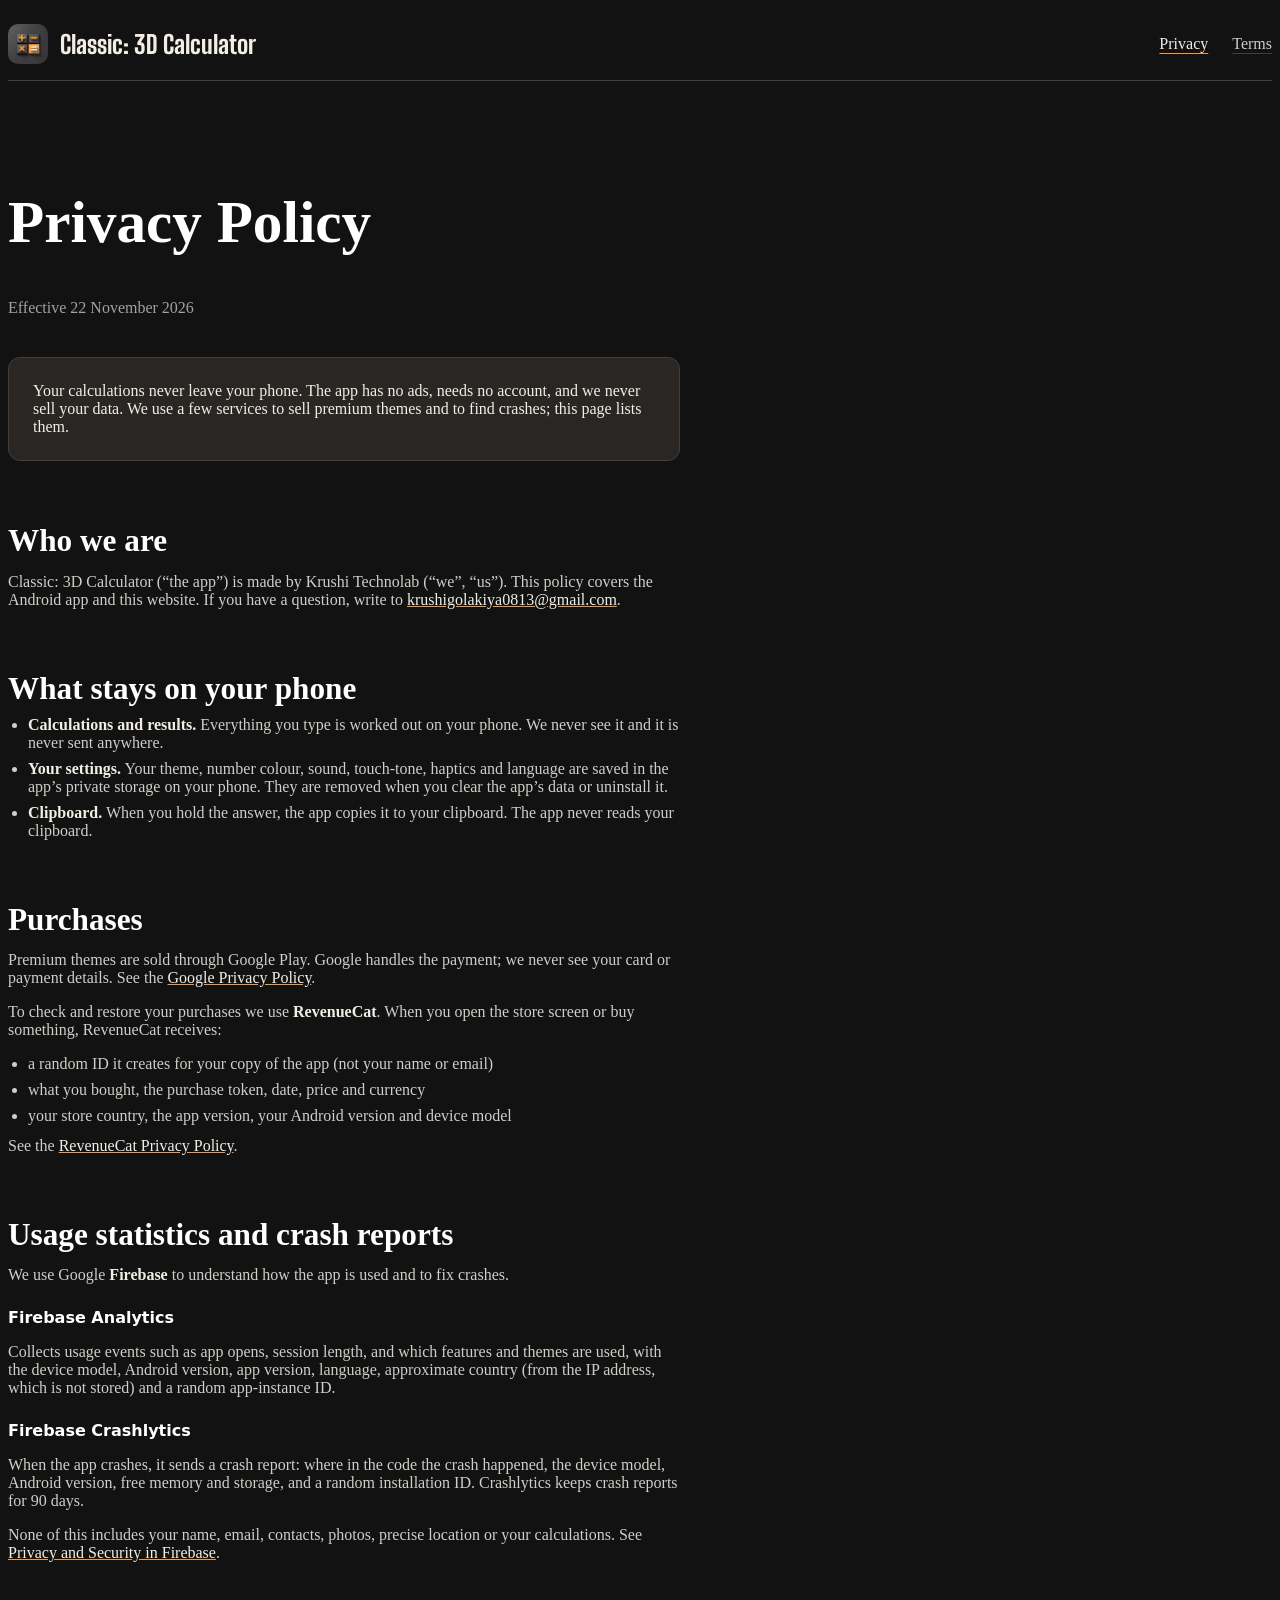
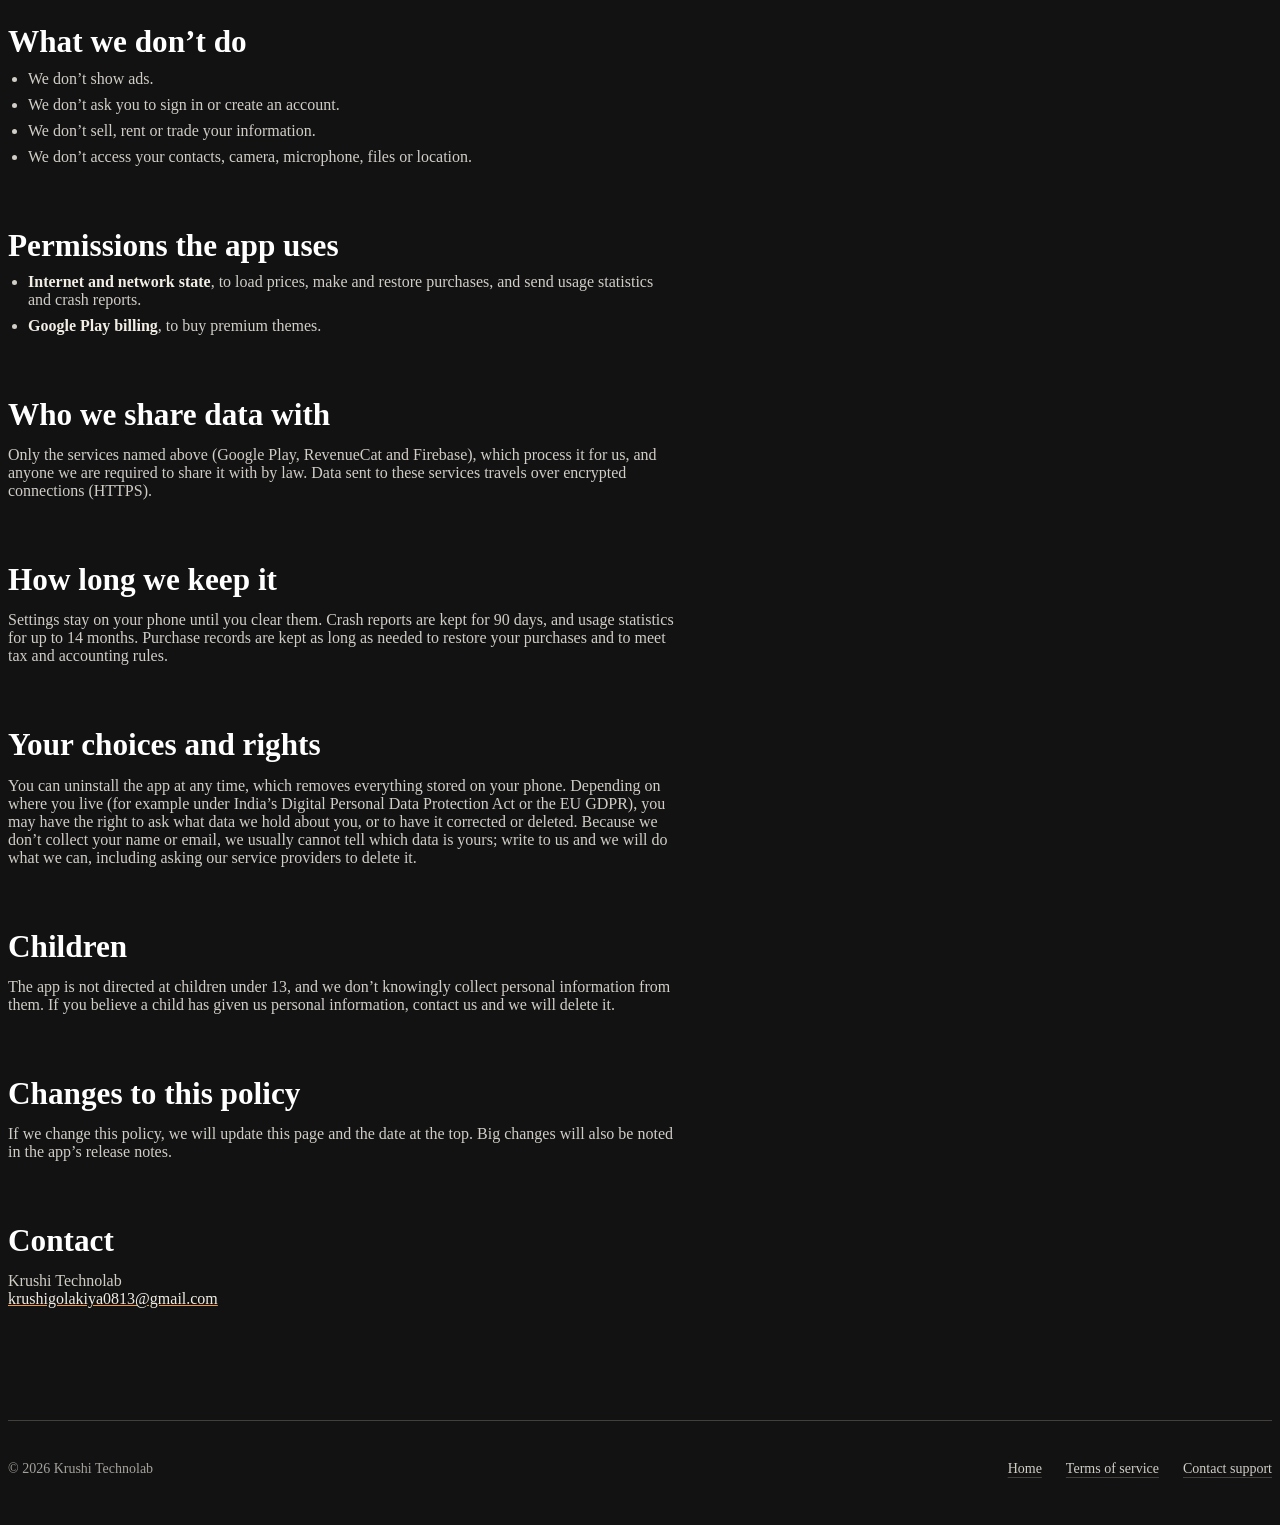
==== privacy.html @ 5ec7d86b "Webpage created" ====
<!doctype html>
<html lang="en">
<head>
  <meta charset="utf-8">
  <meta name="viewport" content="width=device-width, initial-scale=1">
  <title>Privacy Policy for Classic: 3D Calculator</title>
  <meta name="description" content="How Classic: 3D Calculator handles your information.">
  <meta name="theme-color" content="#2b2a28">
  <link rel="icon" type="image/png" href="assets/icon-192.png">
  <link rel="preload" href="fonts/BigShouldersDisplay-ExtraBold.ttf" as="font" type="font/ttf" crossorigin>
  <link rel="stylesheet" href="css/site.css">
</head>
<body>
  <header class="site-nav">
    <nav class="container" aria-label="Main">
      <a class="brand" href="./">
        <img src="assets/icon-192.png" alt="" width="40" height="40">
        <span>Classic: 3D Calculator</span>
      </a>
      <ul class="nav-links">
        <li><a class="text-link" href="privacy.html" aria-current="page">Privacy</a></li>
        <li><a class="text-link" href="terms.html">Terms</a></li>
      </ul>
    </nav>
  </header>

  <main class="doc">
    <article class="container">
      <h1>Privacy Policy</h1>
      <p class="meta">Effective 22 November 2026</p>

      <p class="summary">Your calculations never leave your phone. The app has no ads, needs no account, and we never sell your data. We use a few services to sell premium themes and to find crashes; this page lists them.</p>

      <h2>Who we are</h2>
      <p>Classic: 3D Calculator (“the app”) is made by Krushi Technolab (“we”, “us”). This policy covers the Android app and this website. If you have a question, write to <a href="mailto:krushigolakiya0813@gmail.com">krushigolakiya0813@gmail.com</a>.</p>

      <h2>What stays on your phone</h2>
      <ul>
        <li><strong>Calculations and results.</strong> Everything you type is worked out on your phone. We never see it and it is never sent anywhere.</li>
        <li><strong>Your settings.</strong> Your theme, number colour, sound, touch-tone, haptics and language are saved in the app’s private storage on your phone. They are removed when you clear the app’s data or uninstall it.</li>
        <li><strong>Clipboard.</strong> When you hold the answer, the app copies it to your clipboard. The app never reads your clipboard.</li>
      </ul>

      <h2>Purchases</h2>
      <p>Premium themes are sold through Google Play. Google handles the payment; we never see your card or payment details. See the <a href="https://policies.google.com/privacy">Google Privacy Policy</a>.</p>
      <p>To check and restore your purchases we use <strong>RevenueCat</strong>. When you open the store screen or buy something, RevenueCat receives:</p>
      <ul>
        <li>a random ID it creates for your copy of the app (not your name or email)</li>
        <li>what you bought, the purchase token, date, price and currency</li>
        <li>your store country, the app version, your Android version and device model</li>
      </ul>
      <p>See the <a href="https://www.revenuecat.com/privacy">RevenueCat Privacy Policy</a>.</p>

      <h2>Usage statistics and crash reports</h2>
      <p>We use Google <strong>Firebase</strong> to understand how the app is used and to fix crashes.</p>
      <h3>Firebase Analytics</h3>
      <p>Collects usage events such as app opens, session length, and which features and themes are used, with the device model, Android version, app version, language, approximate country (from the IP address, which is not stored) and a random app-instance ID.</p>
      <h3>Firebase Crashlytics</h3>
      <p>When the app crashes, it sends a crash report: where in the code the crash happened, the device model, Android version, free memory and storage, and a random installation ID. Crashlytics keeps crash reports for 90 days.</p>
      <p>None of this includes your name, email, contacts, photos, precise location or your calculations. See <a href="https://firebase.google.com/support/privacy">Privacy and Security in Firebase</a>.</p>

      <h2>What we don’t do</h2>
      <ul>
        <li>We don’t show ads.</li>
        <li>We don’t ask you to sign in or create an account.</li>
        <li>We don’t sell, rent or trade your information.</li>
        <li>We don’t access your contacts, camera, microphone, files or location.</li>
      </ul>

      <h2>Permissions the app uses</h2>
      <ul>
        <li><strong>Internet and network state</strong>, to load prices, make and restore purchases, and send usage statistics and crash reports.</li>
        <li><strong>Google Play billing</strong>, to buy premium themes.</li>
      </ul>

      <h2>Who we share data with</h2>
      <p>Only the services named above (Google Play, RevenueCat and Firebase), which process it for us, and anyone we are required to share it with by law. Data sent to these services travels over encrypted connections (HTTPS).</p>

      <h2>How long we keep it</h2>
      <p>Settings stay on your phone until you clear them. Crash reports are kept for 90 days, and usage statistics for up to 14 months. Purchase records are kept as long as needed to restore your purchases and to meet tax and accounting rules.</p>

      <h2>Your choices and rights</h2>
      <p>You can uninstall the app at any time, which removes everything stored on your phone. Depending on where you live (for example under India’s Digital Personal Data Protection Act or the EU GDPR), you may have the right to ask what data we hold about you, or to have it corrected or deleted. Because we don’t collect your name or email, we usually cannot tell which data is yours; write to us and we will do what we can, including asking our service providers to delete it.</p>

      <h2>Children</h2>
      <p>The app is not directed at children under 13, and we don’t knowingly collect personal information from them. If you believe a child has given us personal information, contact us and we will delete it.</p>

      <h2>Changes to this policy</h2>
      <p>If we change this policy, we will update this page and the date at the top. Big changes will also be noted in the app’s release notes.</p>

      <h2>Contact</h2>
      <p>Krushi Technolab<br><a href="mailto:krushigolakiya0813@gmail.com">krushigolakiya0813@gmail.com</a></p>
    </article>
  </main>

  <footer class="site-footer">
    <div class="container">
      <div class="footer-row">
        <span>© 2026 Krushi Technolab</span>
        <ul class="footer-links">
          <li><a class="text-link" href="./">Home</a></li>
          <li><a class="text-link" href="terms.html">Terms of service</a></li>
          <li><a class="text-link" href="mailto:krushigolakiya0813@gmail.com?subject=3D%20Calculator%20support">Contact support</a></li>
        </ul>
      </div>
    </div>
  </footer>
</body>
</html>
---- css/site.css ----
/* Hallmark · shape: Stage (app page) + Long Document (policies) · genre: editorial · theme: brand
 * paper: oklch(23% 0.006 70) · accent: oklch(76% 0.15 60) · display: Big Shoulders Display 800 · body: system sans · hero: Stage, words left, the Graphite render right · nav: edge-aligned, icon + wordmark, two links · footer: one row, wordmark over the links · signature: the 3D calculator render, large, in the hero
 * axes: dark/display-condensed/warm · posture: restrained · contrast: pass · fold: pass · v2.0.0 */
/* Hallmark · pre-emit critique: P2 H2 E2 S2 R2 V2 · weakest: R, the theme rail is the only picture section; kept to the real renders, no filler */
/* waive 47b: palette and display face are the app's own (icon graphite, key orange, the in-app Big Shoulders font), kept over a dealt theme */
@import url("./tokens.css");
@import url("./base.css");

@font-face {
  font-family: "Big Shoulders Display";
  src: url("../fonts/BigShouldersDisplay-ExtraBold.ttf") format("truetype");
  font-weight: 800;
  font-style: normal;
  font-display: swap;
}

h1 { line-height: 0.95; }
h2 { line-height: 1; }

/* Nav */
.site-nav { border-bottom: var(--rule-hair) solid var(--color-rule); }
.site-nav .container { display: flex; align-items: center; justify-content: space-between; gap: var(--space-md); min-height: 72px; }
.brand { display: inline-flex; align-items: center; gap: var(--space-sm); text-decoration: none; color: var(--color-ink); border-radius: var(--radius-control); }
.brand img { width: 40px; height: 40px; border-radius: 10px; }
.brand span { font-family: var(--font-display); font-weight: var(--display-weight); font-size: var(--text-xl); line-height: 1; }
.nav-links { display: flex; gap: var(--space-lg); margin: 0; padding: 0; list-style: none; }

/* Links: shared states */
.text-link { color: var(--color-ink-2); text-decoration: underline; text-decoration-color: var(--color-rule); text-underline-offset: 0.25em; border-radius: 4px; transition: color var(--dur-micro) var(--ease-out), text-decoration-color var(--dur-micro) var(--ease-out); }
.text-link:hover { color: var(--color-ink); text-decoration-color: var(--color-accent); }
.text-link:active { color: var(--color-accent); }
.text-link[aria-current="page"] { color: var(--color-ink); text-decoration-color: var(--color-accent); }

/* Play badge (official artwork; its own transparent margin is trimmed off the left edge) */
.play-badge { display: inline-block; border-radius: var(--radius-control); line-height: 0; transition: transform var(--dur-micro) var(--ease-out), opacity var(--dur-micro) var(--ease-out); }
.play-badge img { width: 208px; height: auto; }
.play-badge:hover { transform: translateY(-2px); }
.play-badge:active { transform: translateY(0); opacity: 0.85; }
.badge-trim { margin-inline-start: -14px; margin-block: calc(-1 * var(--space-sm)); }

/* Hero */
.hero .container { display: grid; grid-template-columns: minmax(0, 1.15fr) minmax(0, 0.85fr); gap: var(--gap-columns); align-items: center; padding-block: var(--space-2xl); }
.hero-copy { display: grid; gap: var(--space-lg); justify-items: start; }
.hero-copy .lead { color: var(--color-ink-2); }
.hero-copy .fine { color: var(--color-muted); font-size: var(--text-sm); }
.hero-shot { justify-self: center; width: min(100%, 340px); }
.hero-shot img { width: 100%; aspect-ratio: 9 / 16; object-fit: cover; border-radius: var(--radius-card); box-shadow: var(--shadow-card); }

/* Sections */
.section { padding-block: var(--section-gap-s); border-top: var(--rule-hair) solid var(--color-rule); }
.section-head { display: grid; gap: var(--space-sm); margin-bottom: var(--space-xl); }
.section-head p { color: var(--color-ink-2); max-width: 52ch; }

/* Theme rail */
.rail { display: grid; grid-template-columns: repeat(7, minmax(0, 1fr)); gap: var(--space-md); margin: 0; padding: 0; list-style: none; }
.rail li { display: grid; gap: var(--space-xs); align-content: start; }
.rail img { width: 100%; aspect-ratio: 9 / 16; object-fit: cover; border-radius: 14px; }
.rail .name { display: grid; gap: var(--space-3xs); font-size: var(--text-sm); line-height: 1.3; }
.rail .name strong { color: var(--color-ink); font-weight: 600; }
.rail .tier { color: var(--color-muted); }
.rail-note { margin-top: var(--space-md); color: var(--color-muted); font-size: var(--text-sm); }

/* Moments, from the app's own onboarding */
.moments { display: grid; grid-template-columns: repeat(3, minmax(0, 1fr)); gap: var(--gap-columns); margin: 0; padding: 0; list-style: none; }
.moments li { display: grid; gap: var(--space-xs); align-content: start; padding-top: var(--space-md); border-top: 2px solid var(--color-accent); }
.moments h3 { font-size: var(--text-2xl); }
.moments p { color: var(--color-ink-2); }

/* Closing band */
.closing { background: var(--color-paper-2); }
.closing .container { display: flex; flex-wrap: wrap; align-items: center; justify-content: space-between; gap: var(--space-lg); }

/* Footer */
.site-footer { border-top: var(--rule-hair) solid var(--color-rule); padding-block: var(--space-xl); font-size: var(--text-sm); color: var(--color-muted); }
.site-footer .container { display: grid; gap: var(--space-md); }
.footer-row { display: flex; flex-wrap: wrap; justify-content: space-between; gap: var(--space-md); align-items: center; }
.footer-links { display: flex; flex-wrap: wrap; gap: var(--space-lg); margin: 0; padding: 0; list-style: none; }

/* Policy pages */
.doc { padding-block: var(--space-2xl) var(--section-gap-s); }
.doc .container { max-width: calc(68ch + 2 * var(--gutter)); }
.doc h1 { font-size: var(--text-display-s); max-width: none; }
.doc .meta { margin-top: var(--space-sm); color: var(--color-muted); }
.doc .summary { margin-top: var(--space-xl); padding: var(--space-lg); background: var(--color-paper-2); border-radius: var(--radius-control); border: var(--rule-hair) solid var(--color-rule); color: var(--color-ink); }
.doc h2 { margin-top: var(--space-2xl); margin-bottom: var(--space-sm); font-size: var(--text-2xl); max-width: none; }
.doc h3 { margin-top: var(--space-lg); margin-bottom: var(--space-2xs); font-family: var(--font-body); font-size: var(--text-md); font-weight: 600; letter-spacing: 0; }
.doc p, .doc li { color: var(--color-ink-2); }
.doc p + p, .doc ul + p { margin-top: var(--space-sm); }
.doc ul { margin: var(--space-sm) 0 0; padding-left: 1.25em; display: grid; gap: var(--space-xs); }
.doc a { color: var(--color-ink); text-decoration-color: var(--color-accent); transition: color var(--dur-micro) var(--ease-out); }
.doc a:hover { color: var(--color-accent); }
.doc strong { color: var(--color-ink); font-weight: 600; }

@media (max-width: 60rem) {
  .hero .container { grid-template-columns: minmax(0, 1fr); padding-block: var(--space-xl) var(--space-2xl); }
  .hero-shot { width: min(100%, 280px); }
  .moments { grid-template-columns: minmax(0, 1fr); }
  .rail { grid-template-columns: none; grid-auto-flow: column; grid-auto-columns: 26%; overflow-x: auto; scroll-snap-type: x mandatory; padding-bottom: var(--space-sm); scrollbar-width: thin; }
  .rail li { scroll-snap-align: start; }
}
@media (max-width: 40rem) {
  .brand span { font-size: var(--text-lg); }
  .nav-links { gap: var(--space-md); font-size: var(--text-sm); }
  .rail { grid-auto-columns: 42%; }
  .closing .play-badge { margin-inline-start: -14px; }
}
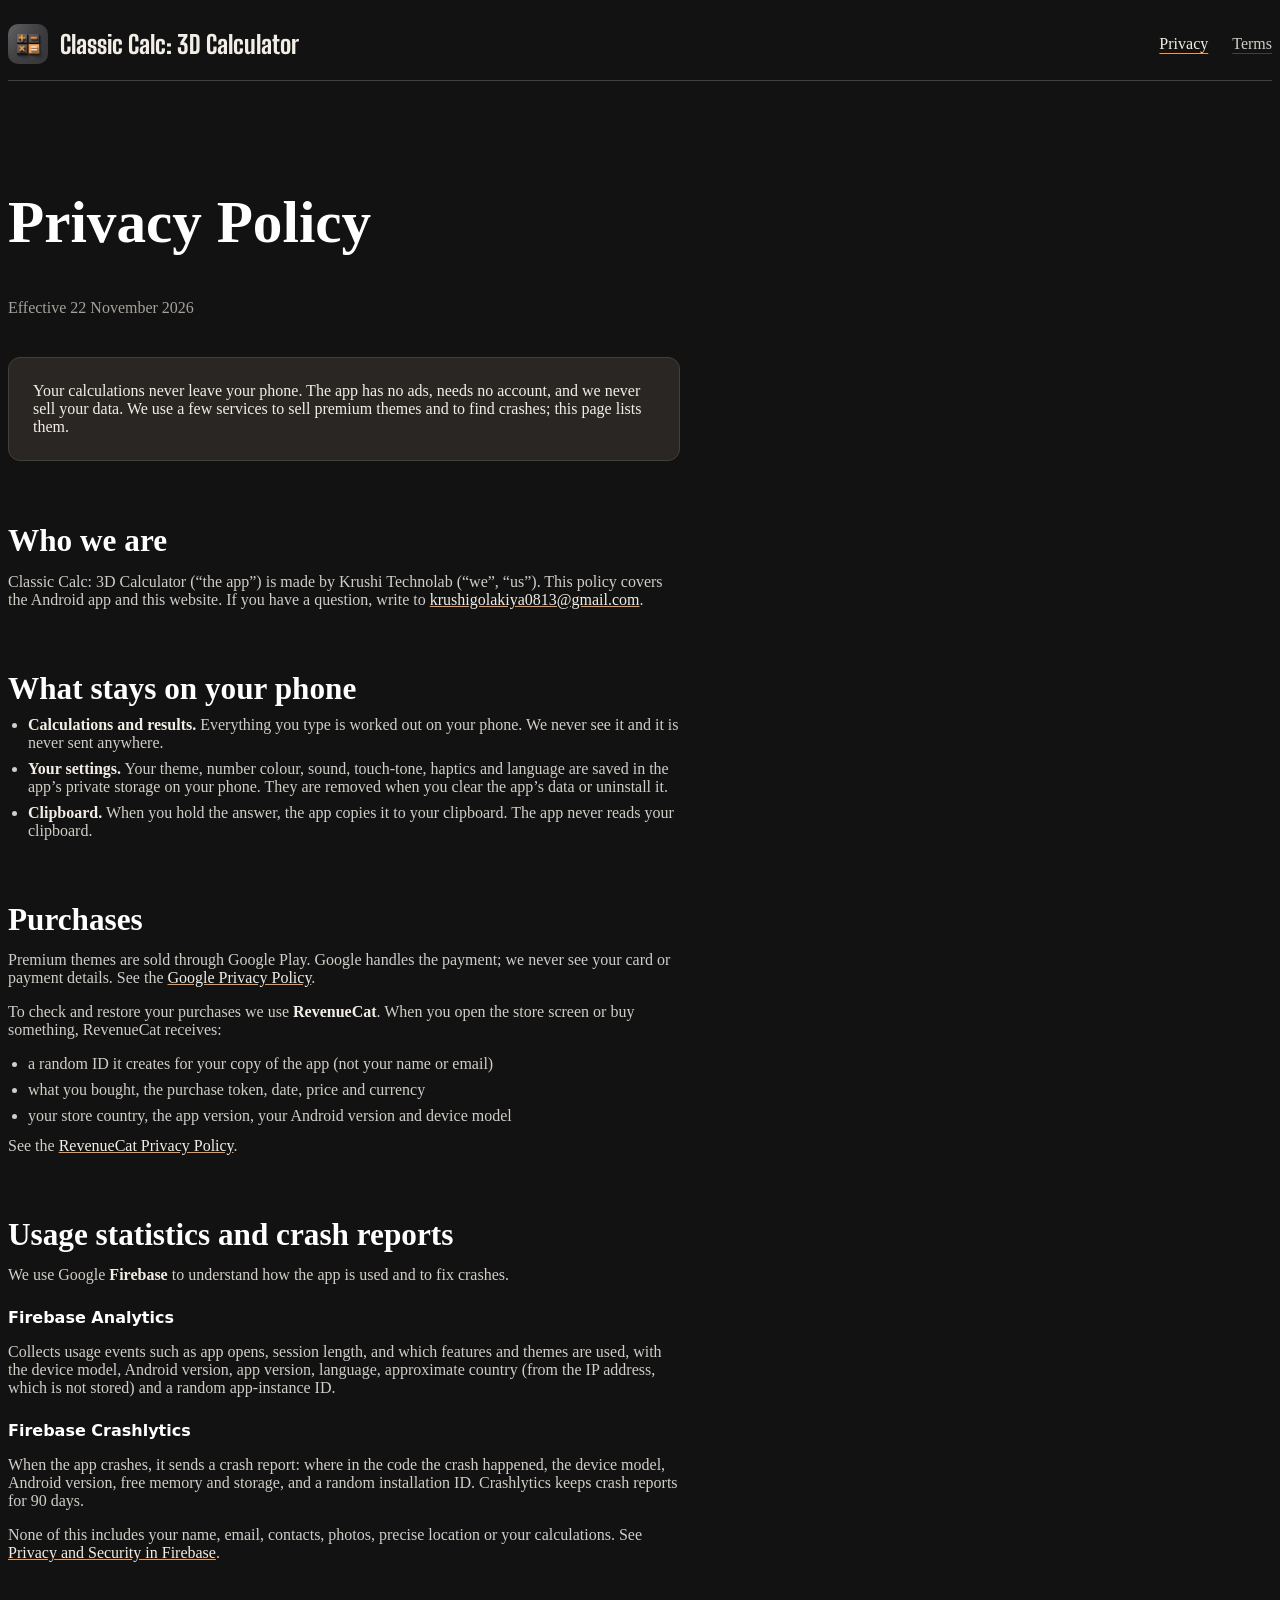
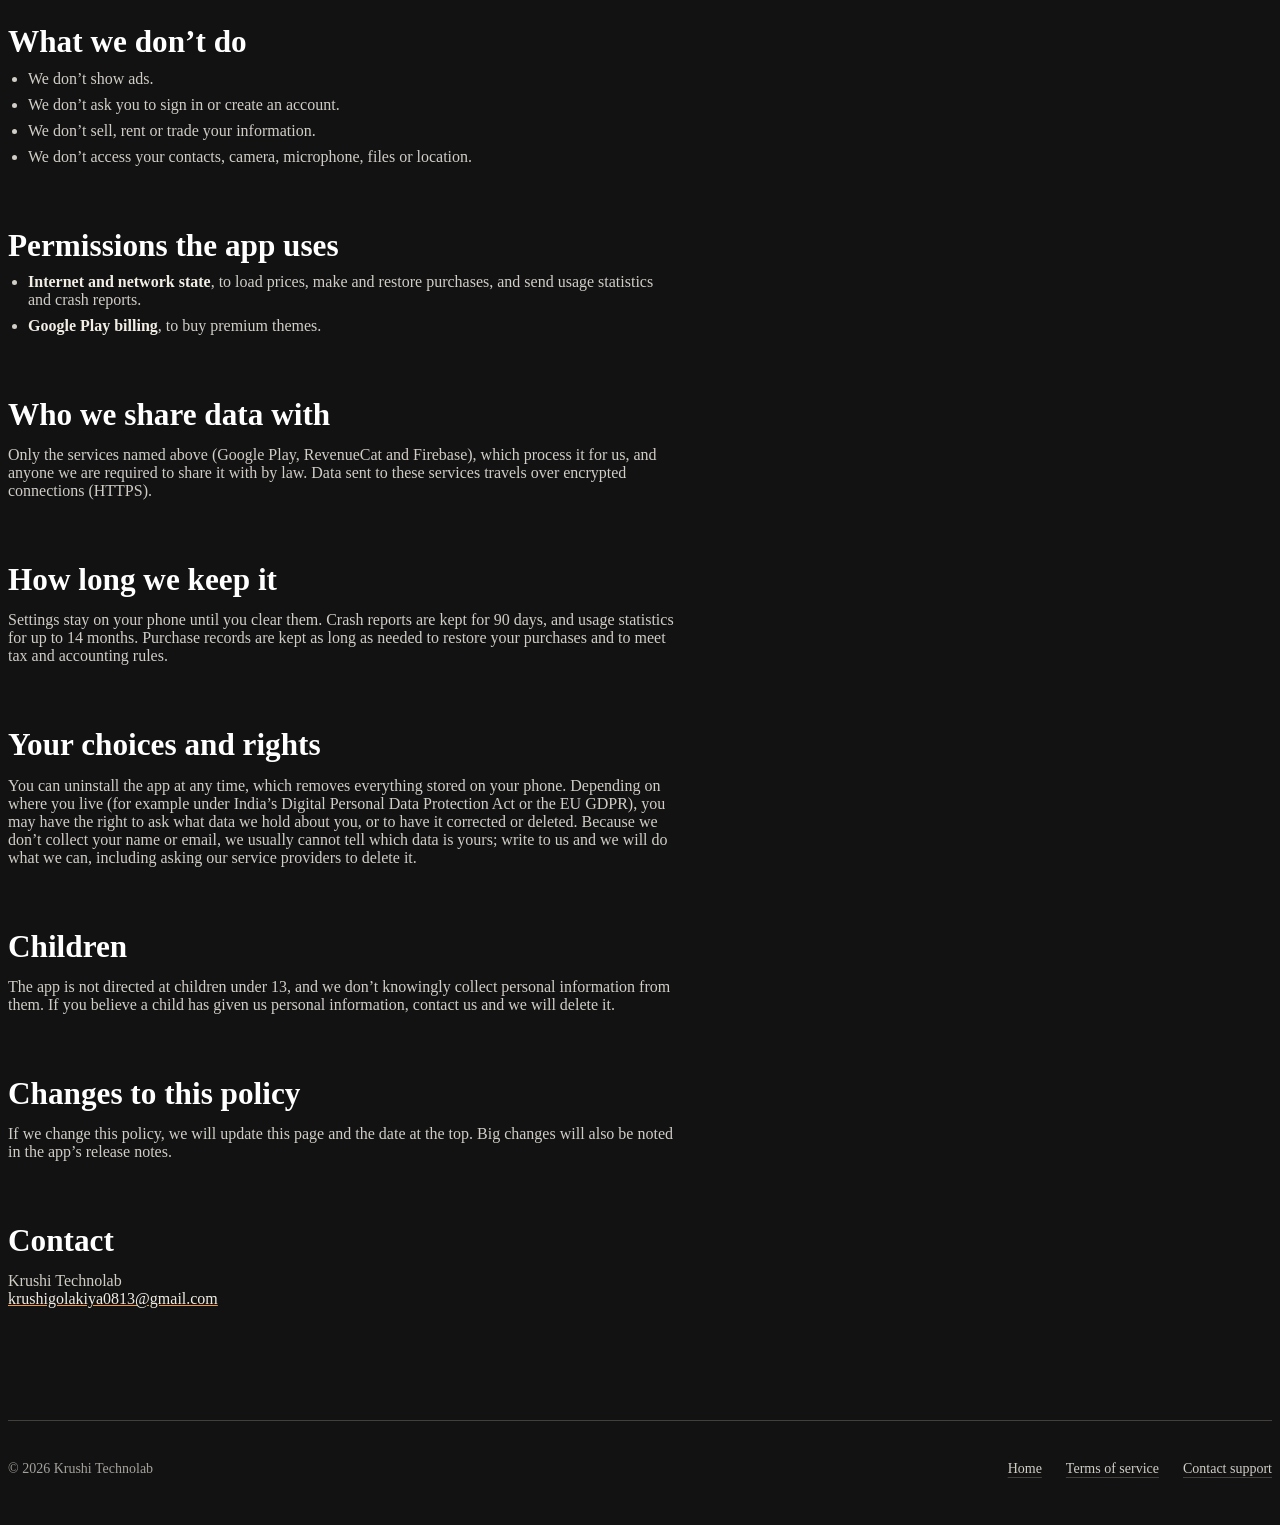
==== commit 3772a172: "Update privacy.html" ====
--- a/privacy.html
+++ b/privacy.html
@@ -3,8 +3,8 @@
 <head>
   <meta charset="utf-8">
   <meta name="viewport" content="width=device-width, initial-scale=1">
-  <title>Privacy Policy for Classic: 3D Calculator</title>
-  <meta name="description" content="How Classic: 3D Calculator handles your information.">
+  <title>Privacy Policy for Classic Calc: 3D Calculator</title>
+  <meta name="description" content="How Classic Calc: 3D Calculator handles your information.">
   <meta name="theme-color" content="#2b2a28">
   <link rel="icon" type="image/png" href="assets/icon-192.png">
   <link rel="preload" href="fonts/BigShouldersDisplay-ExtraBold.ttf" as="font" type="font/ttf" crossorigin>
@@ -15,7 +15,7 @@
     <nav class="container" aria-label="Main">
       <a class="brand" href="./">
         <img src="assets/icon-192.png" alt="" width="40" height="40">
-        <span>Classic: 3D Calculator</span>
+        <span>Classic Calc: 3D Calculator</span>
       </a>
       <ul class="nav-links">
         <li><a class="text-link" href="privacy.html" aria-current="page">Privacy</a></li>
@@ -32,7 +32,7 @@
       <p class="summary">Your calculations never leave your phone. The app has no ads, needs no account, and we never sell your data. We use a few services to sell premium themes and to find crashes; this page lists them.</p>
 
       <h2>Who we are</h2>
-      <p>Classic: 3D Calculator (“the app”) is made by Krushi Technolab (“we”, “us”). This policy covers the Android app and this website. If you have a question, write to <a href="mailto:krushigolakiya0813@gmail.com">krushigolakiya0813@gmail.com</a>.</p>
+      <p>Classic Calc: 3D Calculator (“the app”) is made by Krushi Technolab (“we”, “us”). This policy covers the Android app and this website. If you have a question, write to <a href="mailto:krushigolakiya0813@gmail.com">krushigolakiya0813@gmail.com</a>.</p>
 
       <h2>What stays on your phone</h2>
       <ul>
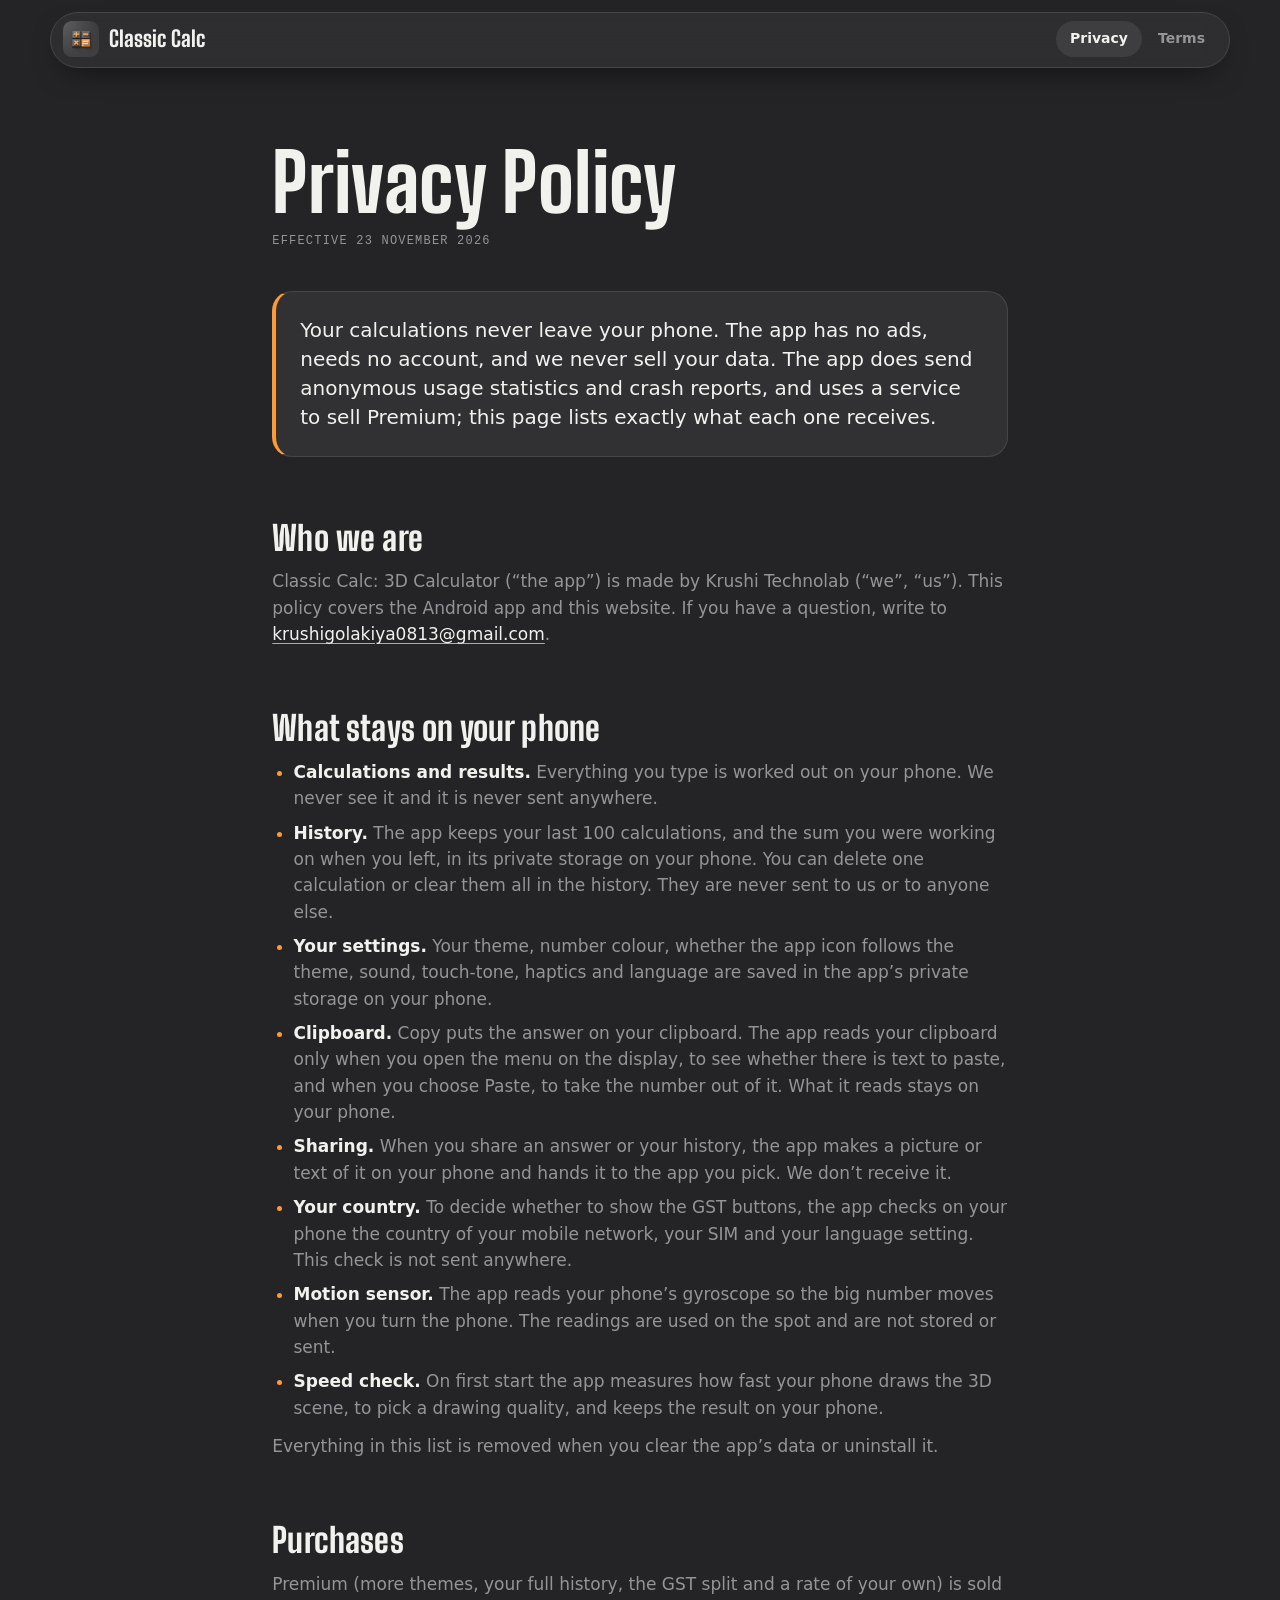
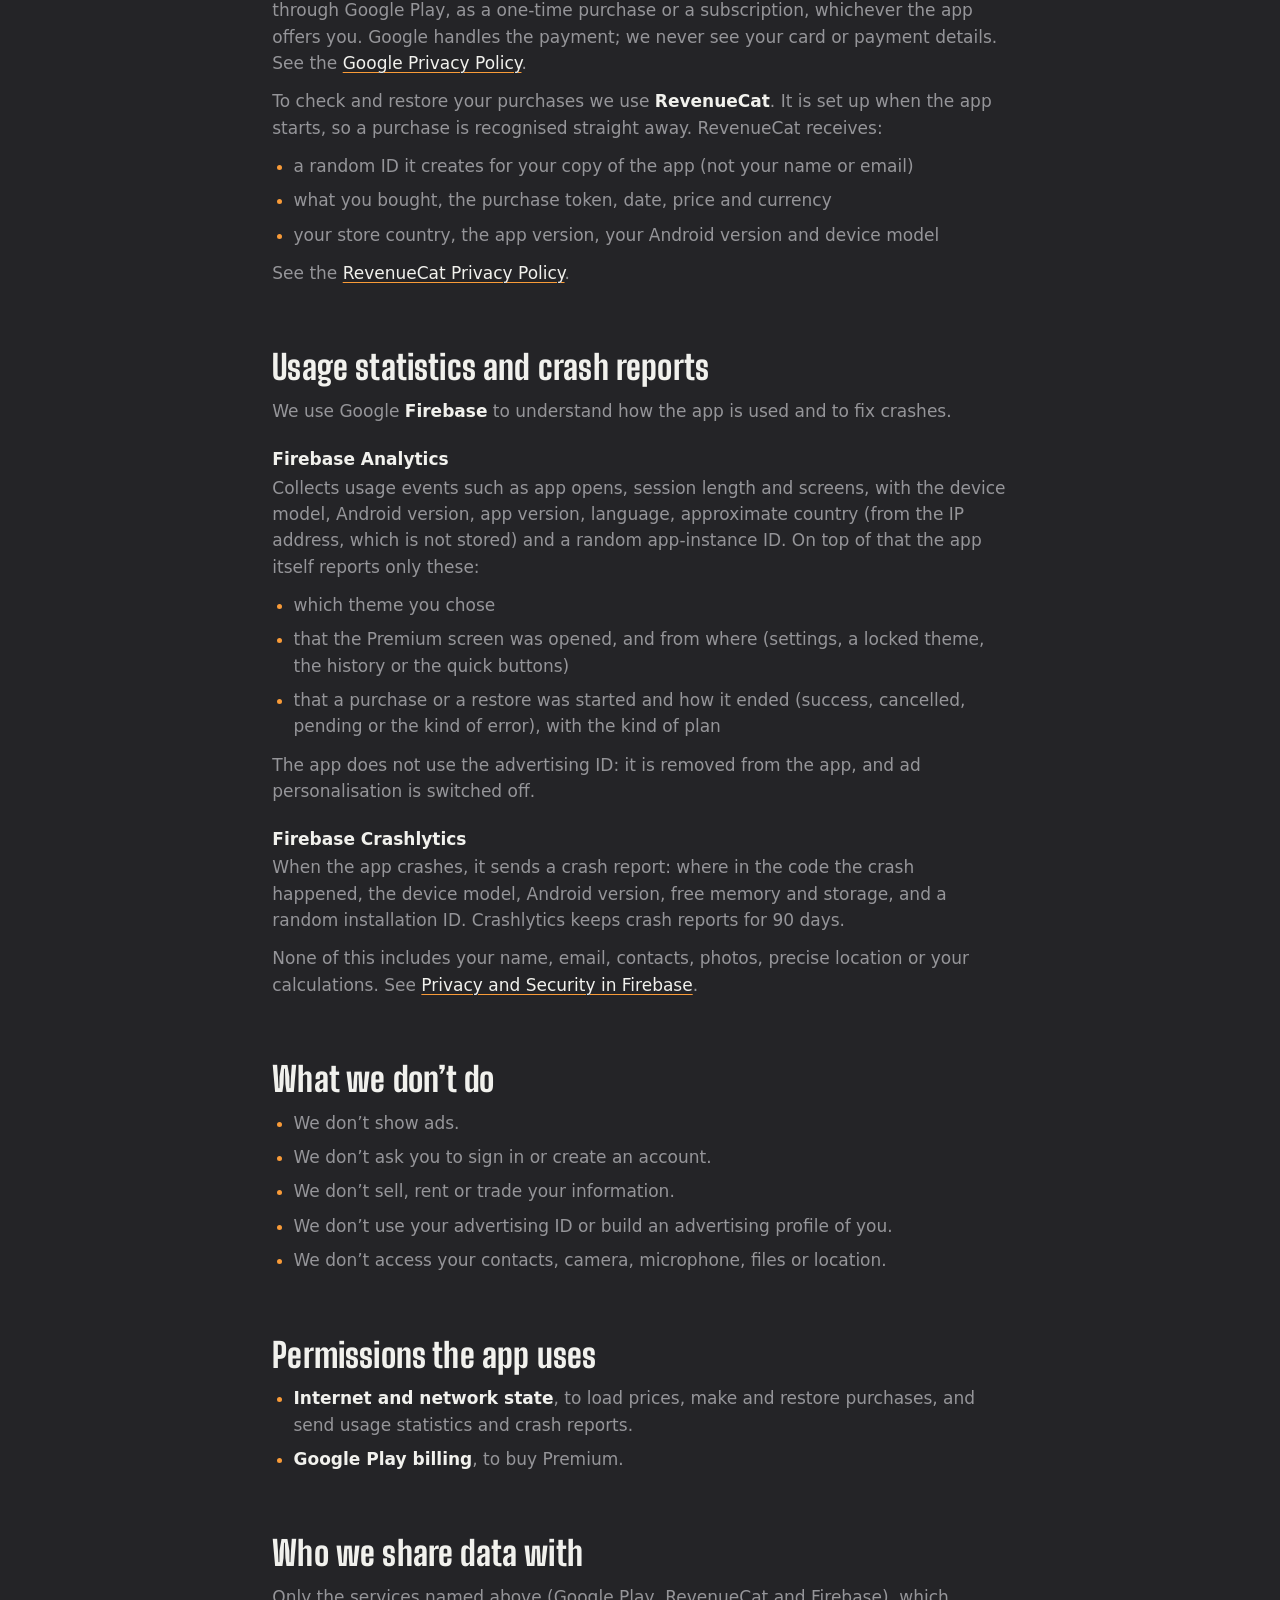
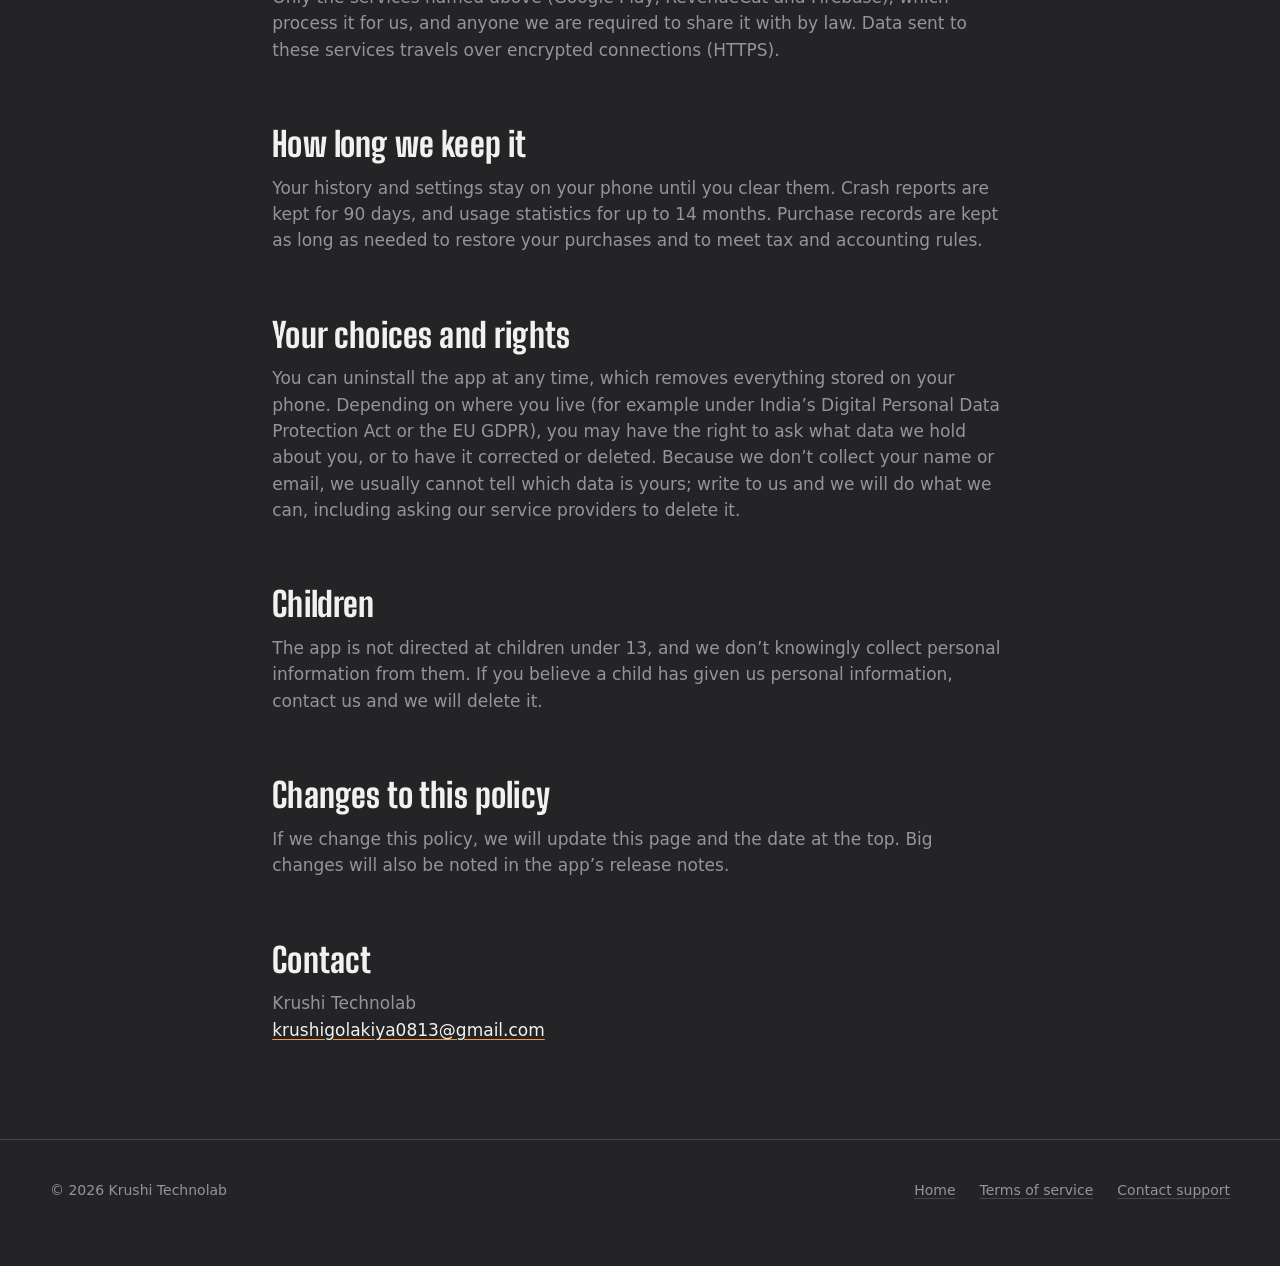
==== commit df07a344: "Add files via upload" ====
--- a/privacy.html
+++ b/privacy.html
@@ -1,35 +1,49 @@
 <!doctype html>
-<html lang="en">
+<html lang="en" data-theme="graphite">
 <head>
   <meta charset="utf-8">
   <meta name="viewport" content="width=device-width, initial-scale=1">
   <title>Privacy Policy for Classic Calc: 3D Calculator</title>
   <meta name="description" content="How Classic Calc: 3D Calculator handles your information.">
-  <meta name="theme-color" content="#2b2a28">
+  <meta name="theme-color" content="#242427">
   <link rel="icon" type="image/png" href="assets/icon-192.png">
   <link rel="preload" href="fonts/BigShouldersDisplay-ExtraBold.ttf" as="font" type="font/ttf" crossorigin>
+  <script>
+    /* Before the first paint: the theme chosen on the home page. */
+    (function (d) {
+      d.classList.add("js");
+      try { var t = localStorage.getItem("theme"); if (t) d.dataset.theme = t; } catch (e) {}
+    })(document.documentElement);
+  </script>
+  <link rel="stylesheet" href="css/tokens.css">
+  <link rel="stylesheet" href="css/base.css">
   <link rel="stylesheet" href="css/site.css">
 </head>
 <body>
-  <header class="site-nav">
-    <nav class="container" aria-label="Main">
-      <a class="brand" href="./">
-        <img src="assets/icon-192.png" alt="" width="40" height="40">
-        <span>Classic Calc: 3D Calculator</span>
+  <a class="skip" href="#main">Skip to content</a>
+
+  <header class="nav" data-nav>
+    <div class="nav-bar">
+      <a class="brand" href="./" aria-label="Classic Calc: 3D Calculator, home">
+        <img data-app-icon src="assets/icons/graphite.webp" alt="" width="36" height="36">
+        <span>Classic Calc</span>
       </a>
-      <ul class="nav-links">
-        <li><a class="text-link" href="privacy.html" aria-current="page">Privacy</a></li>
-        <li><a class="text-link" href="terms.html">Terms</a></li>
-      </ul>
-    </nav>
+      <nav class="nav-keep" aria-label="Main">
+        <ul class="nav-links">
+          <li><a href="privacy.html" aria-current="page">Privacy</a></li>
+          <li><a href="terms.html">Terms</a></li>
+        </ul>
+      </nav>
+      <div class="nav-progress" aria-hidden="true"><i data-progress></i></div>
+    </div>
   </header>
 
-  <main class="doc">
+  <main class="doc" id="main">
     <article class="container">
       <h1>Privacy Policy</h1>
-      <p class="meta">Effective 22 November 2026</p>
+      <p class="meta">Effective 23 November 2026</p>
 
-      <p class="summary">Your calculations never leave your phone. The app has no ads, needs no account, and we never sell your data. We use a few services to sell premium themes and to find crashes; this page lists them.</p>
+      <p class="summary">Your calculations never leave your phone. The app has no ads, needs no account, and we never sell your data. The app does send anonymous usage statistics and crash reports, and uses a service to sell Premium; this page lists exactly what each one receives.</p>
 
       <h2>Who we are</h2>
       <p>Classic Calc: 3D Calculator (“the app”) is made by Krushi Technolab (“we”, “us”). This policy covers the Android app and this website. If you have a question, write to <a href="mailto:krushigolakiya0813@gmail.com">krushigolakiya0813@gmail.com</a>.</p>
@@ -37,13 +51,19 @@
       <h2>What stays on your phone</h2>
       <ul>
         <li><strong>Calculations and results.</strong> Everything you type is worked out on your phone. We never see it and it is never sent anywhere.</li>
-        <li><strong>Your settings.</strong> Your theme, number colour, sound, touch-tone, haptics and language are saved in the app’s private storage on your phone. They are removed when you clear the app’s data or uninstall it.</li>
-        <li><strong>Clipboard.</strong> When you hold the answer, the app copies it to your clipboard. The app never reads your clipboard.</li>
+        <li><strong>History.</strong> The app keeps your last 100 calculations, and the sum you were working on when you left, in its private storage on your phone. You can delete one calculation or clear them all in the history. They are never sent to us or to anyone else.</li>
+        <li><strong>Your settings.</strong> Your theme, number colour, whether the app icon follows the theme, sound, touch-tone, haptics and language are saved in the app’s private storage on your phone.</li>
+        <li><strong>Clipboard.</strong> Copy puts the answer on your clipboard. The app reads your clipboard only when you open the menu on the display, to see whether there is text to paste, and when you choose Paste, to take the number out of it. What it reads stays on your phone.</li>
+        <li><strong>Sharing.</strong> When you share an answer or your history, the app makes a picture or text of it on your phone and hands it to the app you pick. We don’t receive it.</li>
+        <li><strong>Your country.</strong> To decide whether to show the GST buttons, the app checks on your phone the country of your mobile network, your SIM and your language setting. This check is not sent anywhere.</li>
+        <li><strong>Motion sensor.</strong> The app reads your phone’s gyroscope so the big number moves when you turn the phone. The readings are used on the spot and are not stored or sent.</li>
+        <li><strong>Speed check.</strong> On first start the app measures how fast your phone draws the 3D scene, to pick a drawing quality, and keeps the result on your phone.</li>
       </ul>
+      <p>Everything in this list is removed when you clear the app’s data or uninstall it.</p>
 
       <h2>Purchases</h2>
-      <p>Premium themes are sold through Google Play. Google handles the payment; we never see your card or payment details. See the <a href="https://policies.google.com/privacy">Google Privacy Policy</a>.</p>
-      <p>To check and restore your purchases we use <strong>RevenueCat</strong>. When you open the store screen or buy something, RevenueCat receives:</p>
+      <p>Premium (more themes, your full history, the GST split and a rate of your own) is sold through Google Play, as a one-time purchase or a subscription, whichever the app offers you. Google handles the payment; we never see your card or payment details. See the <a href="https://policies.google.com/privacy">Google Privacy Policy</a>.</p>
+      <p>To check and restore your purchases we use <strong>RevenueCat</strong>. It is set up when the app starts, so a purchase is recognised straight away. RevenueCat receives:</p>
       <ul>
         <li>a random ID it creates for your copy of the app (not your name or email)</li>
         <li>what you bought, the purchase token, date, price and currency</li>
@@ -54,7 +74,13 @@
       <h2>Usage statistics and crash reports</h2>
       <p>We use Google <strong>Firebase</strong> to understand how the app is used and to fix crashes.</p>
       <h3>Firebase Analytics</h3>
-      <p>Collects usage events such as app opens, session length, and which features and themes are used, with the device model, Android version, app version, language, approximate country (from the IP address, which is not stored) and a random app-instance ID.</p>
+      <p>Collects usage events such as app opens, session length and screens, with the device model, Android version, app version, language, approximate country (from the IP address, which is not stored) and a random app-instance ID. On top of that the app itself reports only these:</p>
+      <ul>
+        <li>which theme you chose</li>
+        <li>that the Premium screen was opened, and from where (settings, a locked theme, the history or the quick buttons)</li>
+        <li>that a purchase or a restore was started and how it ended (success, cancelled, pending or the kind of error), with the kind of plan</li>
+      </ul>
+      <p>The app does not use the advertising ID: it is removed from the app, and ad personalisation is switched off.</p>
       <h3>Firebase Crashlytics</h3>
       <p>When the app crashes, it sends a crash report: where in the code the crash happened, the device model, Android version, free memory and storage, and a random installation ID. Crashlytics keeps crash reports for 90 days.</p>
       <p>None of this includes your name, email, contacts, photos, precise location or your calculations. See <a href="https://firebase.google.com/support/privacy">Privacy and Security in Firebase</a>.</p>
@@ -64,20 +90,21 @@
         <li>We don’t show ads.</li>
         <li>We don’t ask you to sign in or create an account.</li>
         <li>We don’t sell, rent or trade your information.</li>
+        <li>We don’t use your advertising ID or build an advertising profile of you.</li>
         <li>We don’t access your contacts, camera, microphone, files or location.</li>
       </ul>
 
       <h2>Permissions the app uses</h2>
       <ul>
         <li><strong>Internet and network state</strong>, to load prices, make and restore purchases, and send usage statistics and crash reports.</li>
-        <li><strong>Google Play billing</strong>, to buy premium themes.</li>
+        <li><strong>Google Play billing</strong>, to buy Premium.</li>
       </ul>
 
       <h2>Who we share data with</h2>
       <p>Only the services named above (Google Play, RevenueCat and Firebase), which process it for us, and anyone we are required to share it with by law. Data sent to these services travels over encrypted connections (HTTPS).</p>
 
       <h2>How long we keep it</h2>
-      <p>Settings stay on your phone until you clear them. Crash reports are kept for 90 days, and usage statistics for up to 14 months. Purchase records are kept as long as needed to restore your purchases and to meet tax and accounting rules.</p>
+      <p>Your history and settings stay on your phone until you clear them. Crash reports are kept for 90 days, and usage statistics for up to 14 months. Purchase records are kept as long as needed to restore your purchases and to meet tax and accounting rules.</p>
 
       <h2>Your choices and rights</h2>
       <p>You can uninstall the app at any time, which removes everything stored on your phone. Depending on where you live (for example under India’s Digital Personal Data Protection Act or the EU GDPR), you may have the right to ask what data we hold about you, or to have it corrected or deleted. Because we don’t collect your name or email, we usually cannot tell which data is yours; write to us and we will do what we can, including asking our service providers to delete it.</p>
@@ -105,5 +132,7 @@
       </div>
     </div>
   </footer>
+
+  <script src="js/site.js" defer></script>
 </body>
 </html>
--- a/css/tokens.css
+++ b/css/tokens.css
@@ -0,0 +1,70 @@
+/* Design tokens. The colours are the app's own themes, taken from assets-out/themes/themes.json
+ * (linear RGB there, sRGB here). Each theme is the same set of names, so anything that carries
+ * data-theme="…" wears that theme: the whole page on <html>, or one swatch on its own. */
+
+/* Registered as colours so the page can fade from one theme to the next. */
+@property --plate    { syntax: "<color>"; inherits: true; initial-value: #242427; }
+@property --key      { syntax: "<color>"; inherits: true; initial-value: #3a3a3d; }
+@property --glyph    { syntax: "<color>"; inherits: true; initial-value: #c4c4c7; }
+@property --accent   { syntax: "<color>"; inherits: true; initial-value: #f99b38; }
+@property --fn       { syntax: "<color>"; inherits: true; initial-value: #fbb974; }
+@property --result   { syntax: "<color>"; inherits: true; initial-value: #f1f1ed; }
+@property --equation { syntax: "<color>"; inherits: true; initial-value: #959599; }
+@property --equals   { syntax: "<color>"; inherits: true; initial-value: #50aaff; }
+@property --shade    { syntax: "<color>"; inherits: true; initial-value: #ffffff; }
+
+/* plate: the background · key: raised surfaces · glyph: what is printed on a key
+ * accent: ÷ × − + · fn: C, backspace, % · result: the big number · equation: the line above it
+ * equals: the = key · shade: white on a dark theme, black on a light one */
+:root, [data-theme="graphite"] { --plate: #242427; --key: #3a3a3d; --glyph: #c4c4c7; --accent: #f99b38; --fn: #fbb974; --result: #f1f1ed; --equation: #959599; --equals: #50aaff; --on-accent: #111114; --on-equals: #111114; --shade: #ffffff; color-scheme: dark; }
+[data-theme="midnight"] { --plate: #101935; --key: #1d2b4d; --glyph: #cbdaef; --accent: #00e5da; --fn: #4cece5; --result: #eff7ff; --equation: #7690b3; --equals: #ffc450; --on-accent: #111114; --on-equals: #111114; --shade: #ffffff; color-scheme: dark; }
+[data-theme="cloud"] { --plate: #ececeb; --key: #f8f8f6; --glyph: #59595d; --accent: #279e3f; --fn: #64b976; --result: #303035; --equation: #6a6a6a; --equals: #3059c4; --on-accent: #111114; --on-equals: #ffffff; --shade: #000000; color-scheme: light; }
+[data-theme="neon"] { --plate: #0d0d19; --key: #191929; --glyph: #59f3ff; --accent: #ff59cb; --fn: #ff8bdb; --result: #59f3ff; --equation: #a07cf3; --equals: #95ff59; --on-accent: #111114; --on-equals: #111114; --shade: #ffffff; color-scheme: dark; }
+[data-theme="royal"] { --plate: #002c74; --key: #284590; --glyph: #fff6e3; --accent: #ffbe1f; --fn: #ffd262; --result: #fff4dc; --equation: #9ab6e2; --equals: #59d1ff; --on-accent: #111114; --on-equals: #111114; --shade: #ffffff; color-scheme: dark; }
+[data-theme="dragonfruit"] { --plate: #6d003d; --key: #860051; --glyph: #fff3f9; --accent: #ff43a1; --fn: #ff7bbd; --result: #feffff; --equation: #fbb6d9; --equals: #b5f85c; --on-accent: #111114; --on-equals: #111114; --shade: #ffffff; color-scheme: dark; }
+[data-theme="lagoon"] { --plate: #002e40; --key: #004f63; --glyph: #fffbeb; --accent: #ff9c00; --fn: #ffba4c; --result: #fff3d6; --equation: #96d7e2; --equals: #ff4462; --on-accent: #111114; --on-equals: #111114; --shade: #ffffff; color-scheme: dark; }
+[data-theme="mocha"] { --plate: #0d1f41; --key: #353d5b; --glyph: #ccd7ff; --accent: #ffa779; --fn: #ffc1a1; --result: #ffe0da; --equation: #b4bee4; --equals: #b5e795; --on-accent: #111114; --on-equals: #111114; --shade: #ffffff; color-scheme: dark; }
+[data-theme="mango"] { --plate: #f7b52c; --key: #f3f2ef; --glyph: #614b27; --accent: #d33819; --fn: #db5f46; --result: #593f19; --equation: #6a4812; --equals: #19597c; --on-accent: #ffffff; --on-equals: #ffffff; --shade: #000000; color-scheme: light; }
+[data-theme="santorini"] { --plate: #f2f6fa; --key: #feffff; --glyph: #000029; --accent: #0054d1; --fn: #4c87df; --result: #000029; --equation: #364b72; --equals: #df6607; --on-accent: #ffffff; --on-equals: #111114; --shade: #000000; color-scheme: light; }
+[data-theme="lemon"] { --plate: #fff067; --key: #fff8b6; --glyph: #000000; --accent: #007700; --fn: #4c9f4c; --result: #000000; --equation: #3a3900; --equals: #d83600; --on-accent: #ffffff; --on-equals: #ffffff; --shade: #000000; color-scheme: light; }
+[data-theme="lilac"] { --plate: #e7e0fb; --key: #f3efff; --glyph: #00003c; --accent: #623ad8; --fn: #9175e4; --result: #00003c; --equation: #4c487b; --equals: #df3276; --on-accent: #ffffff; --on-equals: #111114; --shade: #000000; color-scheme: light; }
+
+:root {
+  /* What the page is drawn with, worked out from the theme. */
+  --ink: var(--result);
+  --ink-2: var(--equation);
+  --sheet: color-mix(in oklab, var(--plate) 93%, var(--shade));
+  --sheet-2: color-mix(in oklab, var(--plate) 86%, var(--shade));
+  --rule: color-mix(in oklab, var(--plate) 82%, var(--shade));
+  --cast: color-mix(in oklab, var(--plate) 35%, #000);
+  /* The big number: the colour of the operators, or its own (the app's "Number in theme colour"). */
+  --num: var(--accent);
+
+  --font-display: "Big Shoulders Display", "Arial Narrow", "Helvetica Neue Condensed", Impact, sans-serif;
+  --font-body: ui-sans-serif, system-ui, -apple-system, "Segoe UI", Roboto, "Noto Sans", sans-serif;
+  --font-mono: ui-monospace, "SF Mono", "Roboto Mono", Menlo, Consolas, monospace;
+
+  --text-xs: 0.75rem; --text-sm: 0.875rem; --text-md: 1.0625rem; --text-lg: 1.25rem;
+  --text-lead: clamp(1.125rem, 0.5vw + 1rem, 1.375rem);
+  --text-h3: clamp(1.5rem, 1vw + 1.1rem, 2rem);
+  --text-h2: clamp(2.5rem, 5vw + 1rem, 5.25rem);
+  --text-h1: clamp(3.5rem, 9.5vw + 0.5rem, 9rem);
+
+  --space-2xs: 4px; --space-xs: 8px; --space-sm: 12px; --space-md: 16px; --space-lg: 24px;
+  --space-xl: 40px; --space-2xl: 64px; --space-3xl: 96px;
+  --container: 1180px; --gutter: clamp(16px, 4vw, 48px);
+  --section-gap: clamp(72px, 11vw, 168px);
+
+  --radius-sm: 12px; --radius-md: 20px; --radius-lg: 32px; --radius-pill: 999px;
+
+  /* A key let go: past its place and back. */
+  --ease-bounce: cubic-bezier(0.3, 1.7, 0.45, 1);
+  --ease-out: cubic-bezier(0.16, 1, 0.3, 1);
+  --ease-in-out: cubic-bezier(0.65, 0, 0.35, 1);
+  --dur-press: 70ms; --dur-short: 220ms; --dur-long: 520ms; --dur-theme: 600ms;
+
+  --z-nav: 300; --z-skip: 400;
+}
+
+/* The app's setting "Number in theme colour", switched off. */
+:root[data-num="plain"] { --num: var(--result); }
--- a/css/base.css
+++ b/css/base.css
@@ -0,0 +1,40 @@
+@font-face {
+  font-family: "Big Shoulders Display";
+  src: url("../fonts/BigShouldersDisplay-ExtraBold.ttf") format("truetype");
+  font-weight: 800;
+  font-style: normal;
+  font-display: swap;
+}
+
+*, *::before, *::after { box-sizing: border-box; }
+html { overflow-x: clip; scroll-behavior: smooth; scroll-padding-top: 96px; -webkit-text-size-adjust: 100%; scrollbar-color: var(--rule) var(--plate); }
+/* The theme fades when it changes, unless the change is drawn as a view transition (.vt). */
+html:not(.vt) { transition: --plate var(--dur-theme) var(--ease-out), --key var(--dur-theme) var(--ease-out), --glyph var(--dur-theme) var(--ease-out), --accent var(--dur-theme) var(--ease-out), --fn var(--dur-theme) var(--ease-out), --result var(--dur-theme) var(--ease-out), --equation var(--dur-theme) var(--ease-out), --equals var(--dur-theme) var(--ease-out), --shade var(--dur-theme) var(--ease-out); }
+body { margin: 0; overflow-x: clip; background: var(--plate); color: var(--ink); font-family: var(--font-body); font-size: var(--text-md); line-height: 1.55; -webkit-font-smoothing: antialiased; -webkit-tap-highlight-color: transparent; }
+::selection { background: var(--accent); color: var(--on-accent); }
+:focus-visible { outline: 2px solid var(--accent); outline-offset: 3px; border-radius: 6px; }
+
+h1, h2, h3 { margin: 0; font-family: var(--font-display); font-weight: 800; font-synthesis: none; letter-spacing: 0.005em; line-height: 0.95; text-wrap: balance; overflow-wrap: break-word; }
+h1 { font-size: var(--text-h1); line-height: 0.96; }
+h2 { font-size: var(--text-h2); }
+h3 { font-size: var(--text-h3); line-height: 1.05; }
+p { margin: 0; text-wrap: pretty; }
+ul, ol { margin: 0; padding: 0; list-style: none; }
+a { color: inherit; text-underline-offset: 0.2em; text-decoration-thickness: 1px; }
+img, svg { display: block; max-width: 100%; }
+img { height: auto; }
+button { font: inherit; color: inherit; background: none; border: 0; padding: 0; cursor: pointer; touch-action: manipulation; }
+[hidden] { display: none !important; }
+
+.container { width: 100%; max-width: calc(var(--container) + 2 * var(--gutter)); margin-inline: auto; padding-inline: var(--gutter); }
+.visually-hidden { position: absolute; width: 1px; height: 1px; overflow: hidden; clip-path: inset(50%); white-space: nowrap; }
+.num { font-variant-numeric: tabular-nums; }
+
+/* The theme change, drawn as a circle that opens from where it was tapped (see site.js). */
+::view-transition-old(root), ::view-transition-new(root) { animation: none; mix-blend-mode: normal; }
+::view-transition-new(root) { z-index: 1; }
+
+@media (prefers-reduced-motion: reduce) {
+  html { scroll-behavior: auto; }
+  *, *::before, *::after { animation-duration: 0.01ms !important; animation-iteration-count: 1 !important; animation-delay: 0s !important; transition-duration: 0.01ms !important; transition-delay: 0s !important; }
+}
--- a/css/site.css
+++ b/css/site.css
@@ -1,106 +1,427 @@
-/* Hallmark · shape: Stage (app page) + Long Document (policies) · genre: editorial · theme: brand
- * paper: oklch(23% 0.006 70) · accent: oklch(76% 0.15 60) · display: Big Shoulders Display 800 · body: system sans · hero: Stage, words left, the Graphite render right · nav: edge-aligned, icon + wordmark, two links · footer: one row, wordmark over the links · signature: the 3D calculator render, large, in the hero
- * axes: dark/display-condensed/warm · posture: restrained · contrast: pass · fold: pass · v2.0.0 */
-/* Hallmark · pre-emit critique: P2 H2 E2 S2 R2 V2 · weakest: R, the theme rail is the only picture section; kept to the real renders, no filler */
-/* waive 47b: palette and display face are the app's own (icon graphite, key orange, the in-app Big Shoulders font), kept over a dealt theme */
-@import url("./tokens.css");
-@import url("./base.css");
-
-@font-face {
-  font-family: "Big Shoulders Display";
-  src: url("../fonts/BigShouldersDisplay-ExtraBold.ttf") format("truetype");
-  font-weight: 800;
-  font-style: normal;
-  font-display: swap;
+/* Classic Calc: 3D Calculator. The page is drawn with the app's own themes (tokens.css) and its
+ * own font; the calculator in the hero is the signature, and works. Motion is in three places:
+ * things that answer a press (keys, buttons), things that arrive on scroll, and the theme change. */
+
+/* ---------- Shared pieces ---------- */
+
+.skip { position: fixed; left: 16px; top: -80px; z-index: var(--z-skip); padding: 10px 16px; border-radius: var(--radius-sm); background: var(--equals); color: var(--on-equals); font-weight: 600; text-decoration: none; transition: top var(--dur-short) var(--ease-out); }
+.skip:focus { top: 16px; }
+
+/* Solid 3D type, like the app's big number: a stack of shadows for the sides, one soft one cast
+ * on the plate. --ex and --ey are which way the sides show; dragging a number turns them. */
+.bignum, .extrude, h1 em, .quick-amount b, .glyph-field span, .closing-keys span {
+  --face: var(--num);
+  --ex: 0.5; --ey: 0.85; --depth: 0.0105em;
+  --side: color-mix(in oklab, var(--face) 56%, #000);
+  color: var(--face);
+  text-shadow:
+    calc(var(--ex) * var(--depth) * -0.7) calc(var(--ey) * var(--depth) * -0.7) 0 color-mix(in oklab, var(--face) 76%, #fff),
+    calc(var(--ex) * var(--depth) * 1) calc(var(--ey) * var(--depth) * 1) 0 var(--side),
+    calc(var(--ex) * var(--depth) * 2) calc(var(--ey) * var(--depth) * 2) 0 var(--side),
+    calc(var(--ex) * var(--depth) * 3) calc(var(--ey) * var(--depth) * 3) 0 var(--side),
+    calc(var(--ex) * var(--depth) * 4) calc(var(--ey) * var(--depth) * 4) 0 var(--side),
+    calc(var(--ex) * var(--depth) * 5) calc(var(--ey) * var(--depth) * 5) 0 var(--side),
+    calc(var(--ex) * var(--depth) * 6) calc(var(--ey) * var(--depth) * 6) 0 var(--side),
+    calc(var(--ex) * var(--depth) * 7) calc(var(--ey) * var(--depth) * 7) 0 var(--side),
+    calc(var(--ex) * var(--depth) * 8) calc(var(--ey) * var(--depth) * 8) 0 var(--side),
+    calc(var(--ex) * var(--depth) * 9) calc(var(--ey) * var(--depth) * 9) 0 var(--side),
+    calc(var(--ex) * var(--depth) * 17) calc(var(--ey) * var(--depth) * 19) 0.11em color-mix(in oklab, var(--cast) 62%, transparent);
 }
-
-h1 { line-height: 0.95; }
-h2 { line-height: 1; }
-
-/* Nav */
-.site-nav { border-bottom: var(--rule-hair) solid var(--color-rule); }
-.site-nav .container { display: flex; align-items: center; justify-content: space-between; gap: var(--space-md); min-height: 72px; }
-.brand { display: inline-flex; align-items: center; gap: var(--space-sm); text-decoration: none; color: var(--color-ink); border-radius: var(--radius-control); }
-.brand img { width: 40px; height: 40px; border-radius: 10px; }
-.brand span { font-family: var(--font-display); font-weight: var(--display-weight); font-size: var(--text-xl); line-height: 1; }
-.nav-links { display: flex; gap: var(--space-lg); margin: 0; padding: 0; list-style: none; }
-
-/* Links: shared states */
-.text-link { color: var(--color-ink-2); text-decoration: underline; text-decoration-color: var(--color-rule); text-underline-offset: 0.25em; border-radius: 4px; transition: color var(--dur-micro) var(--ease-out), text-decoration-color var(--dur-micro) var(--ease-out); }
-.text-link:hover { color: var(--color-ink); text-decoration-color: var(--color-accent); }
-.text-link:active { color: var(--color-accent); }
-.text-link[aria-current="page"] { color: var(--color-ink); text-decoration-color: var(--color-accent); }
-
-/* Play badge (official artwork; its own transparent margin is trimmed off the left edge) */
-.play-badge { display: inline-block; border-radius: var(--radius-control); line-height: 0; transition: transform var(--dur-micro) var(--ease-out), opacity var(--dur-micro) var(--ease-out); }
-.play-badge img { width: 208px; height: auto; }
-.play-badge:hover { transform: translateY(-2px); }
-.play-badge:active { transform: translateY(0); opacity: 0.85; }
-.badge-trim { margin-inline-start: -14px; margin-block: calc(-1 * var(--space-sm)); }
-
-/* Hero */
-.hero .container { display: grid; grid-template-columns: minmax(0, 1.15fr) minmax(0, 0.85fr); gap: var(--gap-columns); align-items: center; padding-block: var(--space-2xl); }
+.bignum { display: flex; justify-content: flex-end; font-family: var(--font-display); font-weight: 800; line-height: 0.9; letter-spacing: 0.012em; white-space: nowrap; font-variant-numeric: tabular-nums; transform: perspective(700px) rotateY(var(--yaw, 0deg)) rotateX(var(--pitch, 0deg)); }
+.bignum .d { display: inline-block; }
+.bignum .d.pop, .in > .bignum .d, .proof.in .proof-sum b { animation: pop 460ms var(--ease-bounce) both; animation-delay: calc(var(--i, 0) * 45ms + var(--d, 0) * 70ms); }
+.bignum .d.fall { animation: fall 320ms cubic-bezier(0.5, 0, 0.9, 0.4) both; animation-delay: calc(var(--i, 0) * 18ms); }
+/* Neon glows in the app (bloom); here a soft halo does it. */
+:root[data-theme="neon"] :is(.bignum, h1 em, .quick-amount b) { filter: drop-shadow(0 0 0.12em color-mix(in oklab, var(--face) 65%, transparent)); }
+
+@keyframes pop { from { transform: translateY(0.3em) scale(0.2); opacity: 0; } 55% { opacity: 1; } to { transform: none; opacity: 1; } }
+@keyframes fall { to { transform: translateY(0.7em) rotate(var(--r, 12deg)) scale(0.6); opacity: 0; } }
+@keyframes rise { from { transform: translateY(14px); opacity: 0; } to { transform: none; opacity: 1; } }
+@keyframes shake { 20% { transform: translateX(-7px); } 40% { transform: translateX(6px); } 60% { transform: translateX(-4px); } 80% { transform: translateX(2px); } }
+
+/* The app's menu button: one dot in the accent, two plain. */
+.dots { position: relative; display: inline-block; width: 18px; height: 16px; flex: none; }
+.dots i { position: absolute; width: 7px; height: 7px; border-radius: 50%; background: var(--ink-2); }
+.dots i:nth-child(1) { left: 5.5px; top: 0; background: var(--accent); }
+.dots i:nth-child(2) { left: 0; bottom: 0; background: var(--ink); }
+.dots i:nth-child(3) { right: 0; bottom: 0; }
+
+/* A button that is a key: it has a side, and goes down when pressed. */
+.btn { --lip: color-mix(in oklab, var(--equals) 62%, #000); display: inline-flex; align-items: center; justify-content: center; padding: 9px 18px 8px; border-radius: var(--radius-pill); background: var(--equals); color: var(--on-equals); font-family: var(--font-display); font-size: 1.125rem; letter-spacing: 0.02em; line-height: 1.2; text-decoration: none; white-space: nowrap; box-shadow: 0 4px 0 var(--lip); transition: transform 380ms var(--ease-bounce), box-shadow 380ms var(--ease-bounce); }
+.btn:hover { transform: translateY(-2px); box-shadow: 0 6px 0 var(--lip); }
+.btn:active { transform: translateY(4px); box-shadow: 0 0 0 var(--lip); transition-duration: var(--dur-press); }
+
+.chip-btn { display: inline-flex; align-items: center; gap: 8px; padding: 7px 14px 7px 12px; border-radius: var(--radius-pill); border: 1px solid var(--rule); background: var(--sheet); color: var(--ink-2); font-size: var(--text-sm); font-weight: 600; white-space: nowrap; transition: color var(--dur-short), transform 380ms var(--ease-bounce); }
+.chip-btn:hover { color: var(--ink); }
+.chip-btn:active { transform: scale(0.94); transition-duration: var(--dur-press); }
+.chip-btn .wave { transition: opacity var(--dur-short); }
+.chip-btn[aria-pressed="false"] .wave { opacity: 0; }
+
+.seg { display: inline-flex; flex-wrap: wrap; align-self: flex-start; gap: 2px; padding: 4px; border-radius: 22px; background: var(--plate); }
+.seg button { padding: 8px 15px; border-radius: 18px; color: var(--ink-2); font-size: var(--text-sm); font-weight: 600; transition: background var(--dur-short), color var(--dur-short), transform 380ms var(--ease-bounce); }
+.seg button:hover { color: var(--ink); }
+.seg button:active { transform: scale(0.93); transition-duration: var(--dur-press); }
+.seg button[aria-pressed="true"] { background: var(--accent); color: var(--on-accent); }
+
+.text-link { color: var(--ink-2); text-decoration: underline; text-decoration-color: var(--rule); transition: color var(--dur-short), text-decoration-color var(--dur-short); }
+.text-link:hover, .text-link[aria-current="page"] { color: var(--ink); text-decoration-color: var(--accent); }
+
+.fine { color: var(--ink-2); font-size: var(--text-sm); }
+.play-badge { display: inline-block; line-height: 0; border-radius: var(--radius-sm); transition: transform 420ms var(--ease-bounce); }
+.play-badge img { width: 208px; }
+.play-badge:hover { transform: translateY(-4px) rotate(-1.5deg); }
+.play-badge:active { transform: scale(0.95); transition-duration: var(--dur-press); }
+
+/* ---------- Nav ---------- */
+
+.nav { position: fixed; inset: 12px 0 auto; z-index: var(--z-nav); padding-inline: var(--gutter); pointer-events: none; }
+.nav-bar { position: relative; pointer-events: auto; display: flex; align-items: center; gap: var(--space-md); max-width: var(--container); margin-inline: auto; padding: 8px 10px 10px 12px; border-radius: var(--radius-pill); border: 1px solid var(--rule); background: color-mix(in oklab, var(--sheet) 78%, transparent); -webkit-backdrop-filter: blur(16px) saturate(1.5); backdrop-filter: blur(16px) saturate(1.5); box-shadow: 0 12px 32px -16px color-mix(in oklab, var(--cast) 80%, transparent); overflow: hidden; transition: transform var(--dur-long) var(--ease-out); }
+.nav[data-hidden] .nav-bar { transform: translateY(-160%); }
+.nav-bar > nav { margin-inline: auto; }
+.nav-bar > .nav-keep { margin-right: 0; }
+.brand { display: inline-flex; align-items: center; gap: 10px; color: var(--ink); text-decoration: none; }
+.brand img { width: 36px; height: 36px; border-radius: 24%; }
+.brand span { font-family: var(--font-display); font-size: 1.375rem; line-height: 1; white-space: nowrap; }
+.nav-links { display: flex; gap: 2px; }
+.nav-links a { display: block; padding: 7px 14px; border-radius: var(--radius-pill); color: var(--ink-2); font-size: var(--text-sm); font-weight: 600; text-decoration: none; transition: color var(--dur-short), background var(--dur-short); }
+.nav-links a:hover, .nav-links a[aria-current] { color: var(--ink); background: var(--sheet-2); }
+.nav-progress { position: absolute; inset: auto 0 0; height: 3px; }
+.nav-progress i { display: block; height: 100%; background: var(--accent); transform-origin: left; transform: scaleX(var(--p, 0)); }
+/* The icon that follows the theme, as the app's does. */
+[data-app-icon].swap { animation: pop 520ms var(--ease-bounce); }
+
+/* ---------- Hero ---------- */
+
+.hero { position: relative; padding-block: clamp(104px, 14vh, 152px) clamp(40px, 7vh, 80px); min-height: 100svh; display: grid; align-items: center; background: radial-gradient(90% 70% at 22% 0%, color-mix(in oklab, var(--plate) 92%, var(--shade)), transparent 70%); }
+.hero-grid { position: relative; display: grid; grid-template-columns: minmax(0, 1.12fr) minmax(0, 0.88fr); gap: clamp(24px, 5vw, 72px); align-items: center; }
 .hero-copy { display: grid; gap: var(--space-lg); justify-items: start; }
-.hero-copy .lead { color: var(--color-ink-2); }
-.hero-copy .fine { color: var(--color-muted); font-size: var(--text-sm); }
-.hero-shot { justify-self: center; width: min(100%, 340px); }
-.hero-shot img { width: 100%; aspect-ratio: 9 / 16; object-fit: cover; border-radius: var(--radius-card); box-shadow: var(--shadow-card); }
-
-/* Sections */
-.section { padding-block: var(--section-gap-s); border-top: var(--rule-hair) solid var(--color-rule); }
-.section-head { display: grid; gap: var(--space-sm); margin-bottom: var(--space-xl); }
-.section-head p { color: var(--color-ink-2); max-width: 52ch; }
-
-/* Theme rail */
-.rail { display: grid; grid-template-columns: repeat(7, minmax(0, 1fr)); gap: var(--space-md); margin: 0; padding: 0; list-style: none; }
-.rail li { display: grid; gap: var(--space-xs); align-content: start; }
-.rail img { width: 100%; aspect-ratio: 9 / 16; object-fit: cover; border-radius: 14px; }
-.rail .name { display: grid; gap: var(--space-3xs); font-size: var(--text-sm); line-height: 1.3; }
-.rail .name strong { color: var(--color-ink); font-weight: 600; }
-.rail .tier { color: var(--color-muted); }
-.rail-note { margin-top: var(--space-md); color: var(--color-muted); font-size: var(--text-sm); }
-
-/* Moments, from the app's own onboarding */
-.moments { display: grid; grid-template-columns: repeat(3, minmax(0, 1fr)); gap: var(--gap-columns); margin: 0; padding: 0; list-style: none; }
-.moments li { display: grid; gap: var(--space-xs); align-content: start; padding-top: var(--space-md); border-top: 2px solid var(--color-accent); }
-.moments h3 { font-size: var(--text-2xl); }
-.moments p { color: var(--color-ink-2); }
-
-/* Closing band */
-.closing { background: var(--color-paper-2); }
-.closing .container { display: flex; flex-wrap: wrap; align-items: center; justify-content: space-between; gap: var(--space-lg); }
-
-/* Footer */
-.site-footer { border-top: var(--rule-hair) solid var(--color-rule); padding-block: var(--space-xl); font-size: var(--text-sm); color: var(--color-muted); }
-.site-footer .container { display: grid; gap: var(--space-md); }
-.footer-row { display: flex; flex-wrap: wrap; justify-content: space-between; gap: var(--space-md); align-items: center; }
-.footer-links { display: flex; flex-wrap: wrap; gap: var(--space-lg); margin: 0; padding: 0; list-style: none; }
-
-/* Policy pages */
-.doc { padding-block: var(--space-2xl) var(--section-gap-s); }
+
+.pill { display: inline-flex; align-items: center; gap: 10px; padding: 6px 14px 6px 10px; border-radius: var(--radius-pill); border: 1px solid var(--rule); background: var(--sheet); color: var(--ink-2); font-size: var(--text-sm); font-weight: 600; }
+h1 em { font-style: normal; display: inline-block; margin-top: 0.12em; }
+/* Each letter is let down like a digit of the answer, and dips under the pointer like a key. */
+h1 .w { display: inline-block; white-space: nowrap; }
+h1 .ch { display: inline-block; animation: pop 560ms var(--ease-bounce) both; animation-delay: calc(var(--i) * 34ms + 120ms); transition: scale 420ms var(--ease-bounce); }
+h1 .ch:hover { scale: 0.8; transition-duration: var(--dur-press); }
+.lead { max-width: 34ch; color: var(--ink-2); font-size: var(--text-lead); line-height: 1.4; }
+.cta { display: flex; flex-wrap: wrap; align-items: center; gap: var(--space-xs) var(--space-md); }
+/* The badge artwork has an empty margin of its own; this lines its edge up with the text. */
+.cta .play-badge { margin-left: -13px; }
+.trust { display: flex; flex-wrap: wrap; gap: 10px 22px; }
+.trust li { display: inline-flex; align-items: center; gap: 8px; color: var(--ink-2); font-size: var(--text-sm); font-weight: 600; }
+.trust li::before { content: ""; width: 8px; height: 8px; border-radius: 2px; background: var(--accent); rotate: 45deg; }
+.js .hero-copy > :not(h1) { animation: rise 700ms var(--ease-out) both; animation-delay: calc(var(--n, 0) * 90ms + 500ms); }
+.hero-copy > :nth-child(3) { --n: 1; } .hero-copy > :nth-child(4) { --n: 2; } .hero-copy > :nth-child(5) { --n: 3; }
+
+/* Operators lying on the plate behind the hero, drifting with the pointer. */
+.glyph-field { position: absolute; inset: 0; overflow: hidden; pointer-events: none; }
+.glyph-field span { position: absolute; left: var(--x); top: var(--y); --face: color-mix(in oklab, var(--plate) 90%, var(--shade)); font-family: var(--font-display); font-size: calc(var(--s) * clamp(4.5rem, 11vw, 10rem)); line-height: 1; translate: calc(var(--px, 0) * var(--z) * -36px) calc(var(--py, 0) * var(--z) * -36px - var(--sy, 0) * var(--z) * 160px); animation: bob var(--t) var(--ease-in-out) infinite alternate; }
+@keyframes bob { from { transform: translateY(-12px) rotate(-7deg); } to { transform: translateY(14px) rotate(8deg); } }
+
+.hero-stage { display: grid; justify-items: center; gap: var(--space-md); }
+.js .hero-stage { animation: stage-in 1100ms var(--ease-out) 200ms both; }
+@keyframes stage-in { from { opacity: 0; transform: translateY(60px) rotate(4deg) scale(0.94); } }
+
+/* ---------- The calculator ---------- */
+
+.phone { width: min(340px, 84vw); padding: 9px; border-radius: 46px; background: linear-gradient(150deg, color-mix(in oklab, var(--plate) 72%, var(--shade)), color-mix(in oklab, var(--plate) 84%, #000) 60%); box-shadow: 0 0 0 1px var(--rule), 0 50px 90px -30px color-mix(in oklab, var(--cast) 90%, transparent), 0 20px 30px -20px color-mix(in oklab, var(--cast) 70%, transparent); transform: perspective(1400px) rotateY(var(--ry, 0deg)) rotateX(var(--rx, 0deg)); }
+.phone-screen { container-type: inline-size; display: flex; flex-direction: column; aspect-ratio: 9 / 18.4; padding: 16px 12px 14px; border-radius: 38px; overflow: hidden; background: radial-gradient(130% 60% at 25% 0%, color-mix(in oklab, var(--plate) 93%, var(--shade)), var(--plate) 62%); }
+.phone-top { display: flex; gap: 8px; }
+.top-btn { display: grid; place-items: center; width: 40px; height: 40px; border-radius: var(--radius-pill); background: color-mix(in oklab, var(--plate) 87%, var(--shade)); color: var(--ink-2); text-decoration: none; transition: transform 380ms var(--ease-bounce), color var(--dur-short); }
+.top-btn:hover { color: var(--ink); }
+.top-btn:active { transform: scale(0.88); transition-duration: var(--dur-press); }
+.top-btn-text { width: auto; padding-inline: 14px; font-size: 0.8125rem; font-weight: 600; }
+
+.display { flex: 1; min-height: 0; display: flex; flex-direction: column; justify-content: flex-end; padding: 0 2cqw 5cqw; cursor: grab; touch-action: pan-y; -webkit-user-select: none; user-select: none; }
+.display:active { cursor: grabbing; }
+.display.shake { animation: shake 300ms var(--ease-out); }
+.equation { display: flex; justify-content: flex-end; align-items: baseline; gap: 0.22em; min-height: 1.15em; font-family: var(--font-display); font-size: 7.4cqw; line-height: 1.1; color: var(--equation); white-space: nowrap; text-shadow: 0.03em 0.05em 0 color-mix(in oklab, var(--cast) 70%, transparent); }
+.equation .tok { font: inherit; color: inherit; text-shadow: inherit; padding: 0 0.04em; border-bottom: 0.1em solid transparent; border-radius: 0; transition: color var(--dur-short), border-color var(--dur-short), scale 380ms var(--ease-bounce); }
+.equation button.tok:hover { color: var(--result); }
+.equation .tok.is-sel { color: var(--result); border-bottom-color: var(--accent); scale: 1.12; }
+.equation .op { color: color-mix(in oklab, var(--equation) 75%, var(--plate)); }
+.bignum-box { position: relative; height: 34cqw; display: flex; align-items: center; justify-content: flex-end; }
+.phone .bignum { font-size: calc(30cqw * var(--fit, 1)); }
+.bignum.is-word { letter-spacing: 0; }
+
+/* The lines that fly out around an answer. */
+.burst { position: absolute; inset: 0; pointer-events: none; }
+.burst i { position: absolute; left: 50%; top: 50%; width: 9cqw; height: 1.7cqw; margin-top: -0.85cqw; border-radius: 2px; background: var(--accent); transform-origin: left center; transform: rotate(var(--a)) translateX(var(--r)) scaleX(0); }
+.burst.go i { animation: ray 520ms var(--ease-out) both; }
+@keyframes ray { 0% { transform: rotate(var(--a)) translateX(var(--r)) scaleX(0); } 35% { transform: rotate(var(--a)) translateX(calc(var(--r) + 5cqw)) scaleX(1); } 100% { transform: rotate(var(--a)) translateX(calc(var(--r) + 17cqw)) scaleX(0); } }
+
+/* Keys: printed flat on the plate, as in the app. A pressed one gets smaller and springs back. */
+.keys { display: grid; grid-template-columns: repeat(4, 1fr); }
+.key { position: relative; display: grid; place-items: center; aspect-ratio: 1 / 0.84; font-family: var(--font-display); font-size: 12.6cqw; line-height: 1; color: var(--glyph); -webkit-user-select: none; user-select: none; }
+.key::before { content: ""; position: absolute; inset: 8% 14%; border-radius: 40%; background: color-mix(in oklab, var(--shade) 9%, transparent); opacity: 0; transform: scale(0.5); transition: opacity 500ms var(--ease-out), transform 500ms var(--ease-out); }
+.key span { position: relative; display: block; text-shadow: 0.022em 0.04em 0 color-mix(in oklab, currentColor 48%, #000), 0.06em 0.1em 0.07em color-mix(in oklab, var(--cast) 75%, transparent); transition: transform 460ms var(--ease-bounce); }
+.key svg { width: 1.05em; height: auto; filter: drop-shadow(0.03em 0.05em 0 color-mix(in oklab, var(--cast) 80%, transparent)); }
+@media (hover: hover) { .key:hover span { transform: scale(1.1); } }
+.key.is-down span { transform: scale(0.68); transition-duration: var(--dur-press); transition-timing-function: ease-out; }
+.key.is-down::before { opacity: 1; transform: scale(1); transition-duration: var(--dur-press); }
+.key:focus-visible { outline-offset: -6px; border-radius: 18px; }
+.k-op { color: var(--accent); }
+.k-fn { color: var(--fn); }
+.k-eq { color: var(--equals); }
+.k-sign span { font-size: 0.6em; letter-spacing: -0.02em; }
+
+.stage-bar { display: flex; flex-wrap: wrap; align-items: center; justify-content: center; gap: 10px 16px; }
+.stage-hint { color: var(--ink-2); font-size: var(--text-sm); }
+@media (pointer: coarse) { .kbd-hint { display: none; } }
+
+/* ---------- Ticker ---------- */
+
+.ticker { overflow: hidden; padding-block: clamp(12px, 2vw, 20px); border-block: 1px solid var(--rule); background: var(--sheet); rotate: -1.2deg; scale: 1.03; margin-block: var(--space-lg); }
+.ticker-track { display: flex; gap: clamp(32px, 5vw, 72px); padding-right: clamp(32px, 5vw, 72px); width: max-content; font-family: var(--font-display); font-size: clamp(2rem, 5vw, 3.75rem); line-height: 1; color: var(--ink-2); animation: tick 40s linear infinite; }
+.ticker-track span { white-space: nowrap; }
+.ticker-track b { font-weight: inherit; color: var(--num); }
+.ticker:hover .ticker-track { animation-play-state: paused; }
+@keyframes tick { to { transform: translateX(-50%); } }
+
+/* ---------- Sections ---------- */
+
+.section { padding-top: var(--section-gap); }
+.section-head { display: grid; gap: var(--space-lg); justify-items: start; max-width: 880px; margin-bottom: clamp(32px, 5vw, 64px); }
+.eyebrow { display: inline-flex; align-items: center; gap: 12px; color: var(--ink-2); font-family: var(--font-mono); font-size: var(--text-xs); letter-spacing: 0.14em; text-transform: uppercase; }
+.eyebrow b { padding: 3px 8px 2px; border-radius: 8px; background: var(--accent); color: var(--on-accent); font-family: var(--font-display); font-size: 1.125rem; letter-spacing: 0.02em; line-height: 1; }
+.section-lead { max-width: 54ch; color: var(--ink-2); font-size: var(--text-lead); line-height: 1.45; }
+.footnote { max-width: 72ch; margin-top: var(--space-lg); color: var(--ink-2); font-size: var(--text-sm); }
+.footnote a { color: var(--ink); text-decoration-color: var(--accent); }
+
+/* Arrivals. Only when scripts run: without them everything is simply there. */
+.js [data-reveal] { opacity: 0; transform: translateY(32px) scale(0.975); transition: opacity 800ms var(--ease-out), transform 800ms var(--ease-out); transition-delay: calc(var(--d, 0) * 70ms); }
+.js [data-reveal].in { opacity: 1; transform: none; }
+/* Headings come up word by word from behind their own line. */
+.w { display: inline-block; }
+.js [data-words] .w { overflow: hidden; vertical-align: top; padding-bottom: 0.14em; margin-bottom: -0.14em; }
+.js [data-words] .w > i { display: inline-block; font-style: normal; transform: translateY(112%) rotate(4deg); transform-origin: left bottom; transition: transform 800ms var(--ease-out); transition-delay: calc(var(--i) * 60ms); }
+.js [data-words].in .w > i { transform: none; }
+
+.card { position: relative; display: flex; flex-direction: column; gap: var(--space-lg); padding: clamp(18px, 2.6vw, 30px); border-radius: var(--radius-lg); border: 1px solid var(--rule); background: var(--sheet); overflow: hidden; }
+.card-copy { display: grid; gap: var(--space-xs); justify-items: start; margin-top: auto; }
+.card-copy p { color: var(--ink-2); }
+.card-row { flex-direction: row; align-items: center; }
+.card-row .card-copy { margin-top: 0; }
+
+/* ---------- 01 Feel ---------- */
+
+.feel-grid { display: grid; grid-template-columns: minmax(0, 1.35fr) minmax(0, 1fr); gap: var(--space-md); }
+.card-grab { grid-row: span 2; }
+.grab-stage, .tone-pad, .haptic-demo, .num-demo { border-radius: var(--radius-md); background: radial-gradient(120% 90% at 25% 0%, color-mix(in oklab, var(--plate) 93%, var(--shade)), var(--plate) 65%); }
+.grab-stage { container-type: inline-size; flex: 1; min-height: 240px; display: grid; place-items: center; cursor: grab; touch-action: pan-y; -webkit-user-select: none; user-select: none; }
+.grab-stage:active { cursor: grabbing; }
+.bignum-xl { font-size: clamp(5rem, 30cqw, 14rem); }
+.tone-pad { display: flex; justify-content: space-around; padding: 10px; }
+.tone-pad .key { width: 30%; aspect-ratio: 1 / 0.9; font-size: clamp(3.25rem, 6vw, 4.5rem); }
+.haptic-demo { display: grid; place-items: center; min-height: 150px; }
+.haptic-phone { position: relative; width: 58px; height: 100px; border: 4px solid var(--ink); border-radius: 15px; animation: buzz 2600ms linear infinite; }
+.haptic-phone i { position: absolute; left: 50%; bottom: 12px; width: 14px; height: 14px; margin-left: -7px; border-radius: 50%; background: var(--accent); animation: thumb 2600ms linear infinite; }
+.haptic-phone::before, .haptic-phone::after { content: ""; position: absolute; inset: -14px -22px; border-inline: 3px solid var(--accent); border-radius: 26px; opacity: 0; animation: ring 2600ms var(--ease-out) infinite; }
+.haptic-phone::after { inset: -4px -36px; animation-delay: 90ms; }
+@keyframes buzz { 0%, 58%, 82%, 100% { transform: none; } 62% { transform: translateX(-3px) rotate(-2.5deg); } 66% { transform: translateX(3px) rotate(2.5deg); } 70% { transform: translateX(-2px) rotate(-1.5deg); } 74% { transform: translateX(2px) rotate(1deg); } }
+@keyframes thumb { 0%, 50%, 70%, 100% { transform: none; } 58% { transform: scale(0.6); } }
+@keyframes ring { 0%, 57% { opacity: 0; transform: scaleX(0.8); } 62% { opacity: 0.9; } 90%, 100% { opacity: 0; transform: scaleX(1.25); } }
+
+/* ---------- 02 Fix ---------- */
+
+.split { display: grid; grid-template-columns: minmax(0, 1fr) minmax(0, 1fr); gap: clamp(32px, 6vw, 88px); align-items: center; }
+.split-copy { display: grid; gap: var(--space-lg); justify-items: start; }
+.screen { position: relative; container-type: inline-size; display: flex; flex-direction: column; align-items: stretch; gap: 3cqw; padding: clamp(24px, 4vw, 44px) clamp(18px, 3vw, 36px) clamp(16px, 2vw, 24px); border-radius: var(--radius-lg); border: 1px solid var(--rule); background: radial-gradient(130% 80% at 25% 0%, color-mix(in oklab, var(--plate) 93%, var(--shade)), var(--plate) 62%); box-shadow: 0 40px 70px -40px color-mix(in oklab, var(--cast) 90%, transparent); overflow: hidden; }
+.screen .equation { font-size: 9.5cqw; }
+.screen .bignum { font-size: 31cqw; padding-block: 3cqw 5cqw; }
+.finger { position: absolute; left: 0; top: 0; width: 46px; height: 46px; margin: -23px 0 0 -23px; border-radius: 50%; border: 2px solid var(--ink); background: color-mix(in oklab, var(--ink) 22%, transparent); opacity: 0; transform: translate(var(--fx, 50cqw), var(--fy, 80cqw)) scale(var(--fs, 1)); transition: transform 620ms var(--ease-in-out), opacity 300ms; pointer-events: none; }
+.finger.on { opacity: 1; }
+.finger.tap { --fs: 0.72; transition-duration: 110ms; }
+.fix-keys { display: flex; justify-content: space-around; padding-top: 3cqw; border-top: 1px solid var(--rule); font-family: var(--font-display); font-size: 12cqw; line-height: 1; color: var(--glyph); }
+.fix-keys i { font-style: normal; transition: transform 460ms var(--ease-bounce); }
+.fix-keys i.is-down { transform: scale(0.66); transition-duration: var(--dur-press); }
+.points { display: grid; gap: var(--space-sm); }
+.points li { position: relative; padding-left: 26px; color: var(--ink-2); }
+.points li::before { content: ""; position: absolute; left: 4px; top: 0.55em; width: 9px; height: 9px; border-radius: 2px; background: var(--accent); rotate: 45deg; }
+.points b { color: var(--ink); }
+
+/* ---------- 03 Themes ---------- */
+
+.swatches { display: grid; grid-template-columns: repeat(6, minmax(0, 1fr)); gap: clamp(8px, 1.6vw, 20px); }
+.swatch { display: grid; justify-items: center; gap: 6px; width: 100%; padding: 10px 4px 12px; border-radius: var(--radius-md); }
+/* A swatch wears its own theme (data-theme on the face), whatever the page wears. */
+.swatch-face { display: grid; place-items: center; width: 100%; max-width: 136px; aspect-ratio: 1; margin-bottom: 6px; border-radius: 28%; background: var(--plate); box-shadow: inset 0 0 0 1px color-mix(in oklab, var(--shade) 18%, transparent), 0 14px 26px -14px rgb(0 0 0 / 0.55); outline: 3px solid transparent; outline-offset: 4px; transition: transform 460ms var(--ease-bounce), outline-color var(--dur-short); }
+.swatch-key { position: relative; display: grid; place-items: center; width: 62%; aspect-ratio: 1; border-radius: 26%; background: var(--key); color: var(--glyph); font-family: var(--font-display); font-size: clamp(1.75rem, 4.2vw, 3rem); line-height: 1; box-shadow: 0 5px 0 color-mix(in oklab, var(--key) 68%, #000); transition: transform 460ms var(--ease-bounce), box-shadow 460ms var(--ease-bounce); }
+.swatch-key i { position: absolute; top: 13%; right: 13%; width: 17%; aspect-ratio: 1; border-radius: 50%; background: var(--accent); }
+.swatch:hover .swatch-face { transform: translateY(-6px) rotate(-3deg); }
+.swatch:active .swatch-key { transform: translateY(5px); box-shadow: 0 0 0 transparent; transition-duration: var(--dur-press); }
+.swatch[aria-pressed="true"] .swatch-face { outline-color: var(--ink); }
+.swatch-name { font-size: var(--text-sm); font-weight: 600; }
+.swatch-tier { color: var(--ink-2); font-family: var(--font-mono); font-size: 0.6875rem; letter-spacing: 0.12em; text-transform: uppercase; }
+.swatch-tier.pro { padding: 1px 6px; border-radius: 6px; background: var(--accent); color: var(--on-accent); font-weight: 700; }
+.theme-extras { display: grid; grid-template-columns: repeat(2, minmax(0, 1fr)); gap: var(--space-md); margin-top: clamp(24px, 4vw, 48px); }
+.icon-home { flex: none; display: grid; justify-items: center; gap: 6px; color: var(--ink-2); font-size: var(--text-xs); }
+.icon-home img { width: 96px; height: 96px; border-radius: 24%; box-shadow: 0 16px 28px -14px rgb(0 0 0 / 0.6); }
+.num-demo { flex: none; display: grid; place-items: center; width: 116px; height: 116px; }
+.num-demo .bignum { font-size: 5.5rem; }
+.switch { display: inline-flex; align-items: center; gap: 10px; margin-top: var(--space-xs); font-size: var(--text-sm); font-weight: 600; text-align: left; }
+.switch-track { position: relative; flex: none; width: 46px; height: 28px; border-radius: var(--radius-pill); background: var(--sheet-2); box-shadow: inset 0 0 0 1px var(--rule); transition: background var(--dur-short); }
+.switch-track i { position: absolute; left: 4px; top: 4px; width: 20px; height: 20px; border-radius: 50%; background: var(--ink-2); transition: transform 420ms var(--ease-bounce), background var(--dur-short); }
+.switch[aria-checked="true"] .switch-track { background: var(--accent); box-shadow: none; }
+.switch[aria-checked="true"] .switch-track i { transform: translateX(18px); background: var(--on-accent); }
+
+/* ---------- 04 Tools ---------- */
+
+.tools-grid { display: grid; grid-template-columns: repeat(2, minmax(0, 1fr)); gap: var(--space-md); }
+.card-quick { grid-column: 1 / -1; display: grid; grid-template-columns: minmax(0, 1.15fr) minmax(0, 1fr); gap: clamp(20px, 3vw, 40px); }
+.quick-main { display: flex; flex-direction: column; gap: var(--space-lg); }
+.bill-tray { display: flex; flex-direction: column; justify-content: center; gap: var(--space-sm); padding: clamp(16px, 2.4vw, 28px); border-radius: var(--radius-md); background: radial-gradient(120% 90% at 25% 0%, color-mix(in oklab, var(--plate) 93%, var(--shade)), var(--plate) 65%); }
+.bill-head { display: flex; align-items: center; gap: 10px; color: var(--ink-2); font-family: var(--font-mono); font-size: var(--text-xs); letter-spacing: 0.14em; text-transform: uppercase; }
+.quick-amount { display: flex; flex-wrap: wrap; align-items: baseline; justify-content: space-between; gap: 4px var(--space-md); font-family: var(--font-display); line-height: 0.95; }
+.quick-amount span { color: var(--equation); font-size: clamp(1.5rem, 3vw, 2.25rem); }
+.quick-amount b { margin-left: auto; font-weight: 800; font-size: clamp(4rem, 9vw, 7rem); }
+.quick-amount b.pop { animation: pop 460ms var(--ease-bounce); }
+.rates { display: flex; gap: 8px; }
+.rate { --lip: color-mix(in oklab, var(--key) 62%, #000); flex: 1 1 0; min-width: 0; max-width: 104px; padding: 9px 4px 7px; border-radius: 16px; background: var(--key); color: var(--glyph); font-family: var(--font-display); font-size: 1.625rem; line-height: 1.1; box-shadow: 0 5px 0 var(--lip); transition: transform 400ms var(--ease-bounce), box-shadow 400ms var(--ease-bounce), background var(--dur-short), color var(--dur-short); }
+.rate:hover { transform: translateY(-2px); box-shadow: 0 7px 0 var(--lip); }
+.rate:active { transform: translateY(5px); box-shadow: 0 0 0 var(--lip); transition-duration: var(--dur-press); }
+.rate[aria-pressed="true"] { --lip: color-mix(in oklab, var(--accent) 60%, #000); background: var(--accent); color: var(--on-accent); }
+.bill { display: grid; margin: 0; }
+.bill div { display: flex; align-items: baseline; justify-content: space-between; gap: var(--space-md); padding: 7px 0; border-bottom: 1px dashed var(--rule); animation: rise 420ms var(--ease-out) both; animation-delay: calc(var(--i, 0) * 60ms); }
+.bill dt { color: var(--ink-2); }
+.bill dd { margin: 0; font-family: var(--font-display); font-size: 1.625rem; line-height: 1.1; }
+.bill .bill-total { border-bottom: 0; }
+.bill .bill-total dt { color: var(--ink); font-weight: 700; }
+.bill .bill-total dd { font-size: 2.5rem; }
+.quick-note { margin-top: auto; color: var(--ink-2); font-size: var(--text-sm); }
+
+.history { display: grid; }
+.history li { display: grid; justify-items: end; gap: 2px; padding: 10px 0; border-bottom: 1px solid var(--rule); font-family: var(--font-display); line-height: 1; }
+.history li:first-child { padding-top: 0; }
+.history span { color: var(--equation); font-size: 1.25rem; }
+.history b { color: var(--num); font-weight: 800; font-size: 2.25rem; }
+.history li.new { animation: rise 500ms var(--ease-out) both; }
+
+.share-demo { display: grid; justify-items: center; gap: var(--space-md); padding-block: var(--space-xs); }
+.menu-pill { display: inline-flex; padding: 4px; border-radius: var(--radius-pill); background: var(--sheet-2); font-size: var(--text-sm); font-weight: 600; }
+.menu-pill span { padding: 6px 14px; border-radius: var(--radius-pill); }
+.menu-pill span:last-child { background: var(--accent); color: var(--on-accent); }
+.share-card { display: grid; justify-items: end; gap: 2px; width: min(100%, 270px); padding: 16px 18px 12px; border-radius: 22px; border: 1px solid var(--rule); background: var(--plate); box-shadow: 0 26px 40px -24px color-mix(in oklab, var(--cast) 90%, transparent); rotate: -3deg; transition: rotate 600ms var(--ease-bounce); }
+.card:hover .share-card { rotate: 2deg; }
+.share-eq { color: var(--equation); font-family: var(--font-display); font-size: 1.125rem; line-height: 1.1; }
+.share-card .bignum { font-size: 3.75rem; padding-bottom: 0.14em; }
+.share-foot { justify-self: start; display: inline-flex; align-items: center; gap: 6px; margin-top: 6px; color: var(--ink-2); font-size: var(--text-xs); }
+.share-foot img { width: 18px; height: 18px; border-radius: 5px; }
+
+/* ---------- 05 Maths ---------- */
+
+.proofs { display: grid; grid-template-columns: repeat(3, minmax(0, 1fr)); gap: var(--space-md); }
+.proof { display: grid; align-content: start; gap: var(--space-xs); padding: clamp(18px, 2.4vw, 28px); border-radius: var(--radius-lg); border: 1px solid var(--rule); background: var(--sheet); }
+.proof-sum { display: grid; justify-items: end; gap: 4px; margin-bottom: var(--space-sm); padding-bottom: var(--space-md); border-bottom: 1px solid var(--rule); font-family: var(--font-display); line-height: 1; }
+.proof-sum span { color: var(--equation); font-size: 1.5rem; }
+.proof-sum b { display: inline-block; color: var(--num); font-weight: 800; font-size: clamp(2.25rem, 4.2vw, 3.5rem); }
+.js .proof:not(.in) .proof-sum b { opacity: 0; }
+.proof.in .proof-sum b { animation-delay: calc(var(--d, 0) * 70ms + 380ms); }
+.proof h3 { font-size: 1.5rem; }
+.proof > p:last-child { color: var(--ink-2); font-size: 0.9375rem; }
+
+/* ---------- 06 Private ---------- */
+
+.zeros { display: grid; grid-template-columns: repeat(3, minmax(0, 1fr)); gap: var(--space-lg) var(--space-md); }
+.zeros li { display: grid; justify-items: start; gap: 4px; }
+.zeros .bignum { justify-content: flex-start; font-size: clamp(8rem, 19vw, 16rem); line-height: 0.82; padding-bottom: 0.1em; }
+.js .zeros li:not(.in) .d { opacity: 0; }
+.zeros li.in .d { animation-delay: calc(var(--d, 0) * 110ms + 200ms); }
+.zeros .d { transition: rotate 700ms var(--ease-bounce); }
+.zeros li:hover .d { rotate: -10deg; }
+.zeros h3 { font-size: clamp(1.75rem, 3.6vw, 3rem); }
+.zeros p { color: var(--ink-2); }
+
+/* ---------- Free and Premium ---------- */
+
+.plans { display: grid; grid-template-columns: repeat(2, minmax(0, 1fr)); gap: var(--space-md); }
+.plan { gap: var(--space-md); }
+.plan h3 { display: flex; align-items: center; gap: 12px; font-size: clamp(2.5rem, 5vw, 4rem); }
+.plan-pro { border-color: color-mix(in oklab, var(--accent) 50%, var(--rule)); background: color-mix(in oklab, var(--accent) 11%, var(--sheet)); }
+.ticks li { position: relative; padding: 11px 0 11px 34px; border-top: 1px solid var(--rule); }
+.ticks li::before { content: "+"; position: absolute; left: 4px; top: 5px; color: var(--accent); font-family: var(--font-display); font-size: 1.75rem; line-height: 1.2; }
+.plan-note { margin-top: auto; color: var(--ink-2); font-size: var(--text-sm); }
+
+/* ---------- Questions ---------- */
+
+.faq-wrap { display: grid; grid-template-columns: minmax(0, 0.8fr) minmax(0, 1.2fr); gap: clamp(24px, 5vw, 72px); align-items: start; }
+.faq-wrap .section-head { margin-bottom: 0; }
+.faq details { border-top: 1px solid var(--rule); }
+.faq details:last-child { border-bottom: 1px solid var(--rule); }
+.faq summary { position: relative; padding: 20px 48px 18px 0; font-family: var(--font-display); font-size: clamp(1.5rem, 2.4vw, 2rem); line-height: 1.1; cursor: pointer; list-style: none; transition: color var(--dur-short); }
+.faq summary::-webkit-details-marker { display: none; }
+.faq summary::after { content: "+"; position: absolute; right: 6px; top: 50%; translate: 0 -52%; color: var(--accent); font-size: 2.25rem; line-height: 1; transition: rotate 460ms var(--ease-bounce); }
+.faq summary:hover { color: var(--accent); }
+.faq details[open] summary::after { rotate: 45deg; }
+.faq details p { max-width: 56ch; padding-bottom: var(--space-lg); color: var(--ink-2); }
+.faq details[open] p { animation: rise 420ms var(--ease-out); }
+
+/* ---------- Closing ---------- */
+
+.closing { margin-top: var(--section-gap); padding-block: clamp(72px, 10vw, 136px); border-top: 1px solid var(--rule); background: var(--sheet); text-align: center; overflow: hidden; }
+.closing .container { display: grid; justify-items: center; gap: var(--space-lg); }
+.closing h2 { font-size: clamp(3.5rem, 12.5vw, 10.5rem); line-height: 0.88; }
+.closing-keys { display: flex; flex-wrap: wrap; justify-content: center; gap: 0 clamp(14px, 3vw, 40px); font-family: var(--font-display); font-size: clamp(2.5rem, 7vw, 5.5rem); line-height: 1; }
+.closing-keys span { --face: var(--glyph); --depth: 0.007em; display: inline-block; animation: hop 2800ms var(--ease-in-out) infinite; animation-delay: calc(var(--i, 0) * 130ms); }
+.closing-keys .op { --face: var(--accent); }
+.closing-keys .eq { --face: var(--equals); }
+@keyframes hop { 0%, 12%, 100% { transform: none; } 4% { transform: scale(0.66); } 8% { transform: scale(1.14); } }
+.play-badge-lg img { width: 264px; }
+
+/* ---------- Footer ---------- */
+
+.site-footer { padding-block: var(--space-xl) var(--space-2xl); border-top: 1px solid var(--rule); color: var(--ink-2); font-size: var(--text-sm); }
+.site-footer .container { display: grid; gap: var(--space-lg); }
+.footer-row { display: flex; flex-wrap: wrap; align-items: center; justify-content: space-between; gap: var(--space-md) var(--space-lg); }
+.footer-links { display: flex; flex-wrap: wrap; gap: var(--space-sm) var(--space-lg); }
+
+/* ---------- Policy pages ---------- */
+
+.doc { padding-block: clamp(120px, 16vh, 168px) var(--space-3xl); }
 .doc .container { max-width: calc(68ch + 2 * var(--gutter)); }
-.doc h1 { font-size: var(--text-display-s); max-width: none; }
-.doc .meta { margin-top: var(--space-sm); color: var(--color-muted); }
-.doc .summary { margin-top: var(--space-xl); padding: var(--space-lg); background: var(--color-paper-2); border-radius: var(--radius-control); border: var(--rule-hair) solid var(--color-rule); color: var(--color-ink); }
-.doc h2 { margin-top: var(--space-2xl); margin-bottom: var(--space-sm); font-size: var(--text-2xl); max-width: none; }
-.doc h3 { margin-top: var(--space-lg); margin-bottom: var(--space-2xs); font-family: var(--font-body); font-size: var(--text-md); font-weight: 600; letter-spacing: 0; }
-.doc p, .doc li { color: var(--color-ink-2); }
+.doc h1 { font-size: clamp(3rem, 7vw, 5rem); line-height: 0.95; }
+.doc .meta { margin-top: var(--space-sm); color: var(--ink-2); font-family: var(--font-mono); font-size: var(--text-xs); letter-spacing: 0.1em; text-transform: uppercase; }
+.doc .summary { margin-top: var(--space-xl); padding: var(--space-lg); border-radius: var(--radius-md); border: 1px solid var(--rule); border-left: 4px solid var(--accent); background: var(--sheet); color: var(--ink); font-size: var(--text-lg); line-height: 1.45; }
+.doc h2 { margin-top: var(--space-2xl); margin-bottom: var(--space-sm); font-size: 2.125rem; line-height: 1.05; }
+.doc h3 { margin-top: var(--space-lg); margin-bottom: var(--space-2xs); font-family: var(--font-body); font-size: var(--text-md); font-weight: 700; letter-spacing: 0; line-height: 1.3; }
+.doc p, .doc li { max-width: 68ch; color: var(--ink-2); }
 .doc p + p, .doc ul + p { margin-top: var(--space-sm); }
-.doc ul { margin: var(--space-sm) 0 0; padding-left: 1.25em; display: grid; gap: var(--space-xs); }
-.doc a { color: var(--color-ink); text-decoration-color: var(--color-accent); transition: color var(--dur-micro) var(--ease-out); }
-.doc a:hover { color: var(--color-accent); }
-.doc strong { color: var(--color-ink); font-weight: 600; }
+.doc ul { display: grid; gap: var(--space-xs); margin-top: var(--space-sm); padding-left: 1.25em; list-style: disc; }
+.doc li::marker { color: var(--accent); }
+.doc a { color: var(--ink); text-decoration-color: var(--accent); transition: color var(--dur-short); }
+.doc a:hover { color: var(--accent); }
+.doc strong { color: var(--ink); font-weight: 600; }
+
+/* ---------- Smaller screens ---------- */
 
 @media (max-width: 60rem) {
-  .hero .container { grid-template-columns: minmax(0, 1fr); padding-block: var(--space-xl) var(--space-2xl); }
-  .hero-shot { width: min(100%, 280px); }
-  .moments { grid-template-columns: minmax(0, 1fr); }
-  .rail { grid-template-columns: none; grid-auto-flow: column; grid-auto-columns: 26%; overflow-x: auto; scroll-snap-type: x mandatory; padding-bottom: var(--space-sm); scrollbar-width: thin; }
-  .rail li { scroll-snap-align: start; }
+  .hero-grid, .split, .faq-wrap { grid-template-columns: minmax(0, 1fr); }
+  .hero { min-height: 0; }
+  .lead { max-width: 44ch; }
+  .feel-grid, .tools-grid, .card-quick, .theme-extras, .plans { grid-template-columns: minmax(0, 1fr); }
+  .grab-stage { min-height: 200px; }
+  .proofs { grid-template-columns: repeat(2, minmax(0, 1fr)); }
+  .swatches { grid-template-columns: repeat(4, minmax(0, 1fr)); }
+  .split-demo { order: 2; }
 }
-@media (max-width: 40rem) {
-  .brand span { font-size: var(--text-lg); }
-  .nav-links { gap: var(--space-md); font-size: var(--text-sm); }
-  .rail { grid-auto-columns: 42%; }
-  .closing .play-badge { margin-inline-start: -14px; }
+@media (max-width: 46rem) {
+  .nav-bar > nav:not(.nav-keep) { display: none; }
+  .nav-bar { justify-content: space-between; }
 }
+@media (max-width: 38rem) {
+  .proofs, .zeros { grid-template-columns: minmax(0, 1fr); }
+  .swatches { grid-template-columns: repeat(3, minmax(0, 1fr)); }
+  .zeros li { grid-template-columns: auto 1fr; align-items: center; column-gap: var(--space-md); }
+  .zeros .bignum { grid-row: span 2; font-size: 7rem; }
+  .zeros h3 { align-self: end; }
+  .zeros p { align-self: start; }
+  .card-row { flex-direction: column; align-items: flex-start; }
+  .brand span { font-size: 1.25rem; }
+  .glyph-field span:nth-child(2n) { display: none; }
+  .rate { font-size: 1.375rem; }
+}
+
+@media (prefers-reduced-motion: reduce) {
+  .ticker-track { animation: none; }
+  .glyph-field span, .haptic-phone, .haptic-phone i, .closing-keys span { animation: none; }
+  .haptic-phone::before, .haptic-phone::after { display: none; }
+}
